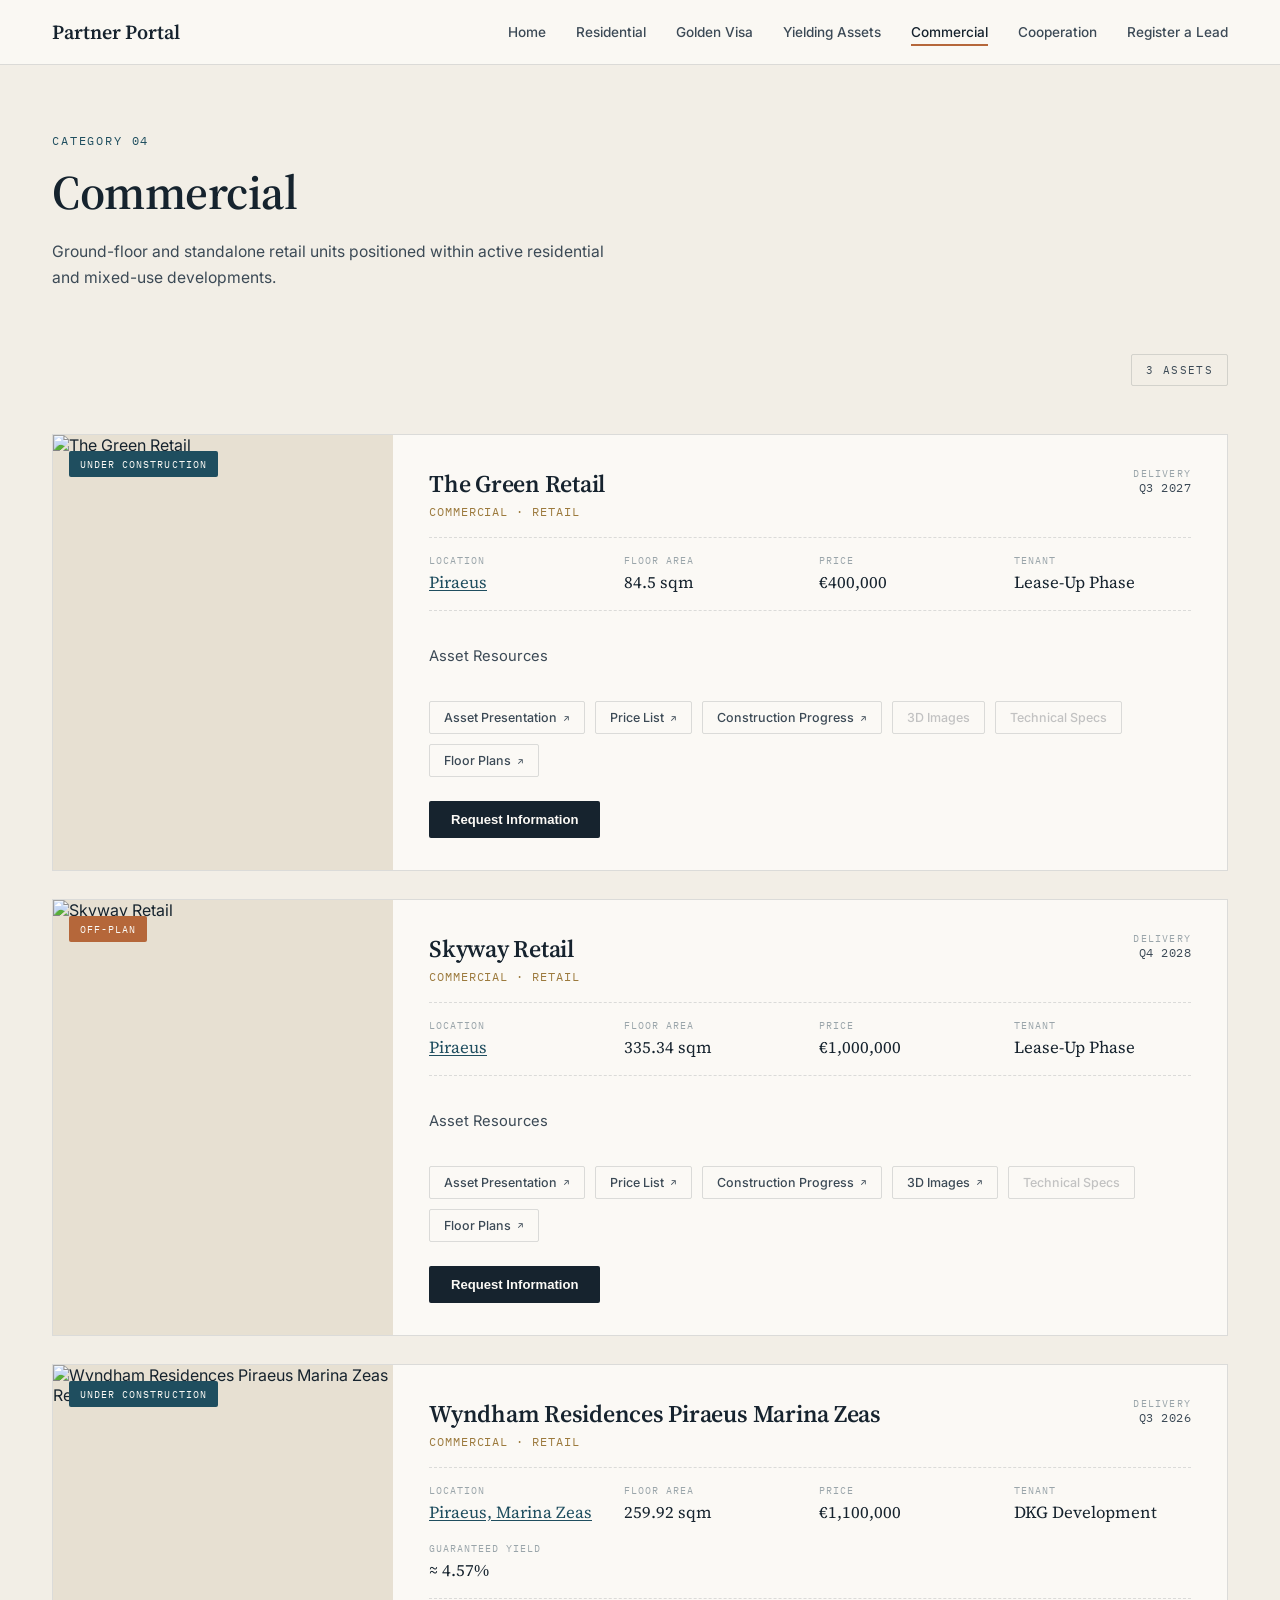
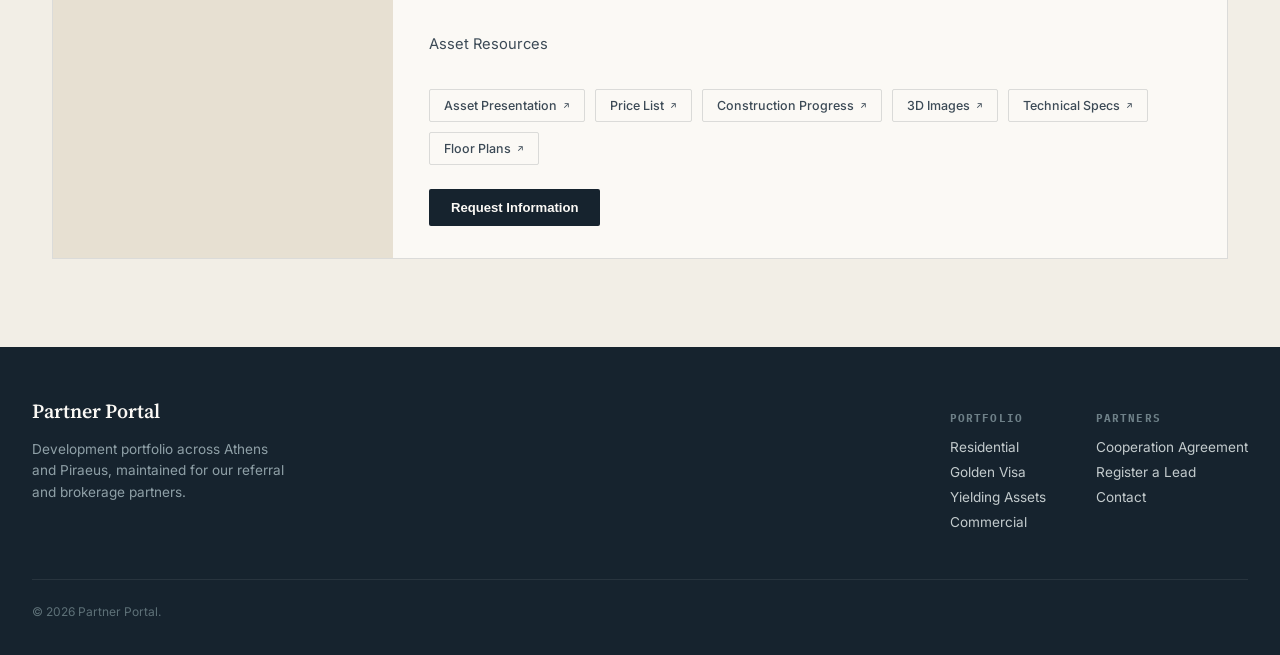
==== commercial.html @ e6a403af "Restore Skyway Retail to the portal Un-hide the Skyway Retail card on Commercial (2 -> 3) and Golden" ====
<!DOCTYPE html>
<html lang="en">
<head>
<meta charset="UTF-8">
<meta name="viewport" content="width=device-width, initial-scale=1.0">
<title>Commercial — Partner Portal</title>
<meta name="description" content="Ground-floor and standalone retail units positioned within active residential and mixed-use developments.">
<link rel="preconnect" href="https://fonts.googleapis.com">
<link rel="preconnect" href="https://fonts.gstatic.com" crossorigin>
<link href="https://fonts.googleapis.com/css2?family=IBM+Plex+Mono:wght@400;500&family=Inter:wght@400;500;600&family=Source+Serif+Pro:wght@400;600&display=swap" rel="stylesheet">
<link rel="stylesheet" href="styles.css?v=2">
</head>
<body>

<header class="topbar">
  <div class="topbar-inner">
    <div class="brand">Partner Portal</div>
    <button class="nav-toggle" aria-label="Toggle menu" onclick="document.querySelector('.main-nav').classList.toggle('open')">
      <span></span><span></span><span></span>
    </button>
    <nav class="main-nav">
      <a href="index.html">Home</a>
      <a href="residential.html">Residential</a>
      <a href="golden-visa.html">Golden Visa</a>
      <a href="yielding-assets.html">Yielding Assets</a>
      <a href="commercial.html" class="active">Commercial</a>
      <a href="cooperation.html">Cooperation</a>
      <a href="register-a-lead.html">Register a Lead</a>
    </nav>
  </div>
</header>

<div class="page-hero">
  <span class="eyebrow">Category 04</span>
  <h1 style="font-size:clamp(2rem,4vw,3rem); margin-top:10px;">Commercial</h1>
  <p class="desc">Ground-floor and standalone retail units positioned within active residential and mixed-use developments.</p>
</div>

<section class="cat">
  <div class="cat-head">
    <div></div>
    <span class="cat-tag">3 assets</span>
  </div>

  <div class="asset-grid">

    <!-- Wyndham Retail (Commercial) -->
    <article class="asset-card" data-price="1100000">
      <div class="asset-media">
        <span class="status-pill status-progress">Under Construction</span>
        <img src="https://assets.zyrosite.com/cdn-cgi/image/format=auto,w=768,h=733,fit=crop/e0xgdE7MVaRScjID/whatsapp-image-2025-09-16-at-20.21.41-5orovlHnj27NCmEF.jpeg" alt="Wyndham Residences Piraeus Marina Zeas Retail">
      </div>
      <div class="asset-body">
        <div class="asset-top">
          <div class="asset-title">
            <h3>Wyndham Residences Piraeus Marina Zeas</h3>
            <span class="subtype">Commercial · Retail</span>
          </div>
          <div class="asset-delivery"><span class="d-label">Delivery</span>Q3 2026</div>
        </div>
        <div class="asset-meta">
          <div class="meta-item"><span class="k">Location</span><span class="v"><a href="https://maps.app.goo.gl/gfgFGM3K8SXmJ47C7" target="_blank" rel="noopener">Piraeus, Marina Zeas</a></span></div>
          <div class="meta-item"><span class="k">Floor area</span><span class="v">259.92 sqm</span></div>
          <div class="meta-item"><span class="k">Price</span><span class="v">€1,100,000</span></div>
          <div class="meta-item"><span class="k">Tenant</span><span class="v">DKG Development</span></div>
          <div class="meta-item"><span class="k">Guaranteed yield</span><span class="v">≈ 4.57%</span></div>
        </div>
        <p class="asset-desc">Asset Resources</p>
        <div class="doc-links">
          <a href="https://drive.google.com/file/d/1vDm7n18yP7zS18ynZCriVtMA2NWvRYaw/view?usp=drive_link" target="_blank">Asset Presentation</a>
          <a href="https://docs.google.com/spreadsheets/d/1UpX5pPNkk706mtR3bT4fvae5MLvSoMZX1HWlHcLbICg/edit?usp=drive_link" target="_blank">Price List</a>
          <a href="https://drive.google.com/drive/folders/1z3C8YjjqXJkCx5yHU-uNi-wYs4mx6SsE?usp=drive_link" target="_blank">Construction Progress</a>
          <a href="https://drive.google.com/drive/folders/1ANDxr3FTmA2fFI1-iqBWiY13k0i7eVgo?usp=drive_link" target="_blank">3D Images</a>
          <a href="https://docs.google.com/presentation/d/1twiby1xsSznQ241EhjdiW0RmVfyMdwSB/edit?usp=drive_link" target="_blank">Technical Specs</a>
          <a href="https://drive.google.com/file/d/1J2hCxxkA7j17pWNZrduGmRJ3xF03c9Xb/view?usp=drive_link" target="_blank">Floor Plans</a>
        </div>
        <div class="asset-actions">
          <button class="btn-inquire" onclick="openInquiry('Wyndham Residences Piraeus Marina Zeas (Commercial Retail)')">Request Information</button>
        </div>
      </div>
    </article>

    <!-- The Green Retail -->
    <article class="asset-card" data-price="400000">
      <div class="asset-media">
        <span class="status-pill status-progress">Under Construction</span>
        <img src="https://assets.zyrosite.com/cdn-cgi/image/format=auto,w=768,h=766,fit=crop/e0xgdE7MVaRScjID/the-green_retail-77m5wm6MPzpBinlh.jpg" alt="The Green Retail">
      </div>
      <div class="asset-body">
        <div class="asset-top">
          <div class="asset-title">
            <h3>The Green Retail</h3>
            <span class="subtype">Commercial · Retail</span>
          </div>
          <div class="asset-delivery"><span class="d-label">Delivery</span>Q3 2027</div>
        </div>
        <div class="asset-meta">
          <div class="meta-item"><span class="k">Location</span><span class="v"><a href="https://maps.app.goo.gl/eCx8VJKeYBewYsuq8" target="_blank" rel="noopener">Piraeus</a></span></div>
          <div class="meta-item"><span class="k">Floor area</span><span class="v">84.5 sqm</span></div>
          <div class="meta-item"><span class="k">Price</span><span class="v">€400,000</span></div>
          <div class="meta-item"><span class="k">Tenant</span><span class="v">Lease-Up Phase</span></div>
        </div>
        <p class="asset-desc">Asset Resources</p>
        <div class="doc-links">
          <a href="https://drive.google.com/drive/folders/1eymJ4yzHGCXHrwSRNTMikuki0Gsic1xH" target="_blank">Asset Presentation</a>
          <a href="https://docs.google.com/spreadsheets/d/1gZMX1r7bbyU5cY-xESoMSowx3FT-RE-tK9fWHeMG5bU/edit?usp=drive_link" target="_blank">Price List</a>
          <a href="https://drive.google.com/drive/folders/1wqXmCuYdQfd43EFJ_j_3a7qbk7jcMumt?usp=drive_link" target="_blank">Construction Progress</a>
          <span class="disabled">3D Images</span>
          <span class="disabled">Technical Specs</span>
          <a href="https://drive.google.com/drive/folders/1gG_ePvng9S_gb82g53LUnwfWjCeEBUid?usp=drive_link" target="_blank">Floor Plans</a>
        </div>
        <div class="asset-actions">
          <button class="btn-inquire" onclick="openInquiry('The Green Retail')">Request Information</button>
        </div>
      </div>
    </article>

    <!-- Skyway Retail -->
    <article class="asset-card" data-price="1000000">
      <div class="asset-media">
        <span class="status-pill status-offplan">Off-Plan</span>
        <img src="https://assets.zyrosite.com/cdn-cgi/image/format=auto,w=768,h=774,fit=crop/e0xgdE7MVaRScjID/sky_way-reatil-90owrDf6BV4WOg3D.jpg" alt="Skyway Retail">
      </div>
      <div class="asset-body">
        <div class="asset-top">
          <div class="asset-title">
            <h3>Skyway Retail</h3>
            <span class="subtype">Commercial · Retail</span>
          </div>
          <div class="asset-delivery"><span class="d-label">Delivery</span>Q4 2028</div>
        </div>
        <div class="asset-meta">
          <div class="meta-item"><span class="k">Location</span><span class="v"><a href="https://maps.app.goo.gl/hU9Y1EzNb8ydWDbK8" target="_blank" rel="noopener">Piraeus</a></span></div>
          <div class="meta-item"><span class="k">Floor area</span><span class="v">335.34 sqm</span></div>
          <div class="meta-item"><span class="k">Price</span><span class="v">€1,000,000</span></div>
          <div class="meta-item"><span class="k">Tenant</span><span class="v">Lease-Up Phase</span></div>
        </div>
        <p class="asset-desc">Asset Resources</p>
        <div class="doc-links">
          <a href="https://drive.google.com/drive/folders/1IVDO8JeeeRSHUDPkltxzvG1leFI36uCK" target="_blank">Asset Presentation</a>
          <a href="https://docs.google.com/spreadsheets/d/1scAf7971KAjLNcFdD59FYYg9-bYLLE7AfBIu1D-ApWY/edit?usp=drive_link" target="_blank">Price List</a>
          <a href="https://drive.google.com/drive/folders/145ztredwU96EPQcTyvWtFtk6ajsQDCgm?usp=drive_link" target="_blank">Construction Progress</a>
          <a href="https://drive.google.com/drive/folders/10rQsut6gW3076_felEeru_HiWinUMhiX?usp=drive_link" target="_blank">3D Images</a>
          <span class="disabled">Technical Specs</span>
          <a href="https://drive.google.com/drive/folders/1EEYMttAGoL-WX4Sj69ydtokan5d94aB3?usp=drive_link" target="_blank">Floor Plans</a>
        </div>
        <div class="asset-actions">
          <button class="btn-inquire" onclick="openInquiry('Skyway Retail')">Request Information</button>
        </div>
      </div>
    </article>

  </div>
</section>

<footer>
  <div class="footer-inner">
    <div>
      <div class="brand">Partner Portal</div>
      <p style="max-width:260px;font-size:0.85rem;line-height:1.6;margin-top:14px;color:#8FA0A7;">Development portfolio across Athens and Piraeus, maintained for our referral and brokerage partners.</p>
    </div>
    <div class="cols">
      <div class="col">
        <h4>Portfolio</h4>
        <a href="residential.html">Residential</a>
        <a href="golden-visa.html">Golden Visa</a>
        <a href="yielding-assets.html">Yielding Assets</a>
        <a href="commercial.html">Commercial</a>
      </div>
      <div class="col">
        <h4>Partners</h4>
        <a href="cooperation.html">Cooperation Agreement</a>
        <a href="register-a-lead.html">Register a Lead</a>
        <a href="mailto:info@dkg-development.com">Contact</a>
      </div>
    </div>
  </div>
  <div class="footer-bottom">
    <span>© 2026 Partner Portal.</span>
  </div>
</footer>

<div class="inquiry-wrap" id="inquiryWrap">
  <div class="inquiry-box">
    <h3>Request Information</h3>
    <p class="sub" id="inquiryAsset">Asset: —</p>
    <form id="inquiryForm" onsubmit="return submitInquiry(event)">
      <label for="f-name">Your name</label>
      <input id="f-name" type="text" required>
      <label for="f-email">Email</label>
      <input id="f-email" type="email" required>
      <label for="f-phone">Phone (optional)</label>
      <input id="f-phone" type="tel">
      <label for="f-message">Message</label>
      <textarea id="f-message" placeholder="Client requirements, unit type, budget range…"></textarea>
      <div class="inquiry-actions">
        <button type="submit" class="btn-send">Send Inquiry</button>
        <button type="button" class="btn-cancel" onclick="closeInquiry()">Cancel</button>
      </div>
      <p class="note-pending">This opens a pre-filled email to info@dkg-development.com.</p>
    </form>
  </div>
</div>

<script src="inquiry.js?v=2"></script>

<!-- Start of HubSpot Embed Code -->
<script type="text/javascript" id="hs-script-loader" async defer src="//js.hs-scripts.com/48125838.js"></script>
<!-- End of HubSpot Embed Code -->
</body>
</html>
---- styles.css ----
:root{
  --stone:#F2EEE6;
  --stone-deep:#E7E0D2;
  --ink:#16232E;
  --ink-soft:#3C4A56;
  --marina:#1F4E5F;
  --terracotta:#B5673A;
  --gold:#9C7A3D;
  --line:rgba(22,35,46,0.14);
  --paper:#FBF9F5;
  --serif:'Source Serif Pro', 'Iowan Old Style', 'Palatino Linotype', Georgia, serif;
  --sans:'Inter', -apple-system, 'Segoe UI', sans-serif;
  --mono:'IBM Plex Mono', 'SF Mono', monospace;
}

*{box-sizing:border-box;}
html{scroll-behavior:smooth;}
body{
  margin:0;
  background:var(--stone);
  color:var(--ink);
  font-family:var(--sans);
  -webkit-font-smoothing:antialiased;
}
img{max-width:100%;display:block;}
a{color:inherit;text-decoration:none;}

@media (prefers-reduced-motion: reduce){
  *{animation-duration:0.01ms !important; transition-duration:0.01ms !important;}
}

h1,h2,h3{font-family:var(--serif); margin:0; font-weight:600; letter-spacing:-0.01em;}
.eyebrow{
  font-family:var(--mono);
  font-size:0.72rem;
  letter-spacing:0.16em;
  text-transform:uppercase;
  color:var(--marina);
}

/* ---------- Top bar (same on every page; "active" class marks current page) ---------- */
.topbar{
  position:sticky; top:0; z-index:50;
  background:rgba(251,249,245,0.92);
  backdrop-filter:blur(8px);
  border-bottom:1px solid var(--line);
}
.topbar-inner{
  max-width:1240px; margin:0 auto;
  display:flex; align-items:center; justify-content:space-between;
  padding:18px 32px;
}
.brand{
  display:flex; align-items:baseline; gap:10px;
  font-family:var(--serif); font-size:1.25rem; font-weight:600;
}
.brand small{
  font-family:var(--mono); font-size:0.62rem; letter-spacing:0.14em;
  color:var(--ink-soft); text-transform:uppercase; font-weight:500;
}
nav.main-nav{display:flex; gap:30px; align-items:center;}
nav.main-nav a{
  font-size:0.85rem; font-weight:500; color:var(--ink-soft);
  position:relative; padding:4px 0;
  transition:color .2s ease;
}
nav.main-nav a:hover, nav.main-nav a.active{color:var(--ink);}
nav.main-nav a.active::after{
  content:''; position:absolute; left:0; bottom:-2px; width:100%; height:2px; background:var(--terracotta);
}
.nav-toggle{display:none; background:none; border:none; cursor:pointer; padding:6px;}
.nav-toggle span{display:block; width:22px; height:2px; background:var(--ink); margin:5px 0;}

/* ---------- Generic page header (used on every section page) ---------- */
.page-hero{
  max-width:1240px; margin:0 auto; padding:64px 32px 0;
}
.page-hero .desc{max-width:560px; color:var(--ink-soft); font-size:0.98rem; line-height:1.65; margin-top:14px;}

/* ---------- Section shell ---------- */
section.cat{
  max-width:1240px; margin:0 auto; padding:48px 32px 88px;
}
.cat-head{
  display:flex; justify-content:space-between; align-items:flex-end; gap:24px;
  margin-bottom:48px; flex-wrap:wrap;
}
.cat-head h2{font-size:clamp(1.8rem, 3vw, 2.6rem);}
.cat-head .desc{max-width:480px; color:var(--ink-soft); font-size:0.95rem; line-height:1.6; margin-top:10px;}
.cat-tag{
  font-family:var(--mono); font-size:0.7rem; letter-spacing:0.12em; text-transform:uppercase;
  border:1px solid var(--line); padding:8px 14px; border-radius:2px; color:var(--ink-soft); white-space:nowrap;
}

/* ---------- Asset cards ---------- */
.asset-grid{display:flex; flex-direction:column; gap:28px;}
.asset-card{
  display:grid; grid-template-columns:340px 1fr; gap:0;
  background:var(--paper);
  border:1px solid var(--line);
  overflow:hidden;
  position:relative;
}
.asset-media{position:relative; min-height:280px; background:var(--stone-deep);}
.asset-media img{width:100%; height:100%; object-fit:cover; position:absolute; inset:0;}
.status-pill{
  position:absolute; top:16px; left:16px; z-index:2;
  font-family:var(--mono); font-size:0.65rem; letter-spacing:0.1em; text-transform:uppercase;
  padding:6px 11px; border-radius:2px; color:var(--paper);
}
.status-delivered{background:#3F6B4E;}
.status-progress{background:var(--marina);}
.status-offplan{background:var(--terracotta);}

.asset-body{padding:32px 36px; display:flex; flex-direction:column; gap:18px;}
.asset-top{display:flex; justify-content:space-between; align-items:flex-start; gap:18px; flex-wrap:wrap;}
.asset-title h3{font-size:1.5rem;}
.asset-title .subtype{font-family:var(--mono); font-size:0.72rem; letter-spacing:0.08em; text-transform:uppercase; color:var(--gold); margin-top:4px; display:block;}
.asset-delivery{text-align:right; font-family:var(--mono); font-size:0.72rem; color:var(--ink-soft); letter-spacing:0.04em;}
.asset-delivery .d-label{display:block; font-size:0.62rem; letter-spacing:0.12em; text-transform:uppercase; color:#9AA5AA;}

.asset-meta{
  display:grid; grid-template-columns:repeat(4, 1fr); gap:18px;
  padding:16px 0; border-top:1px dashed var(--line); border-bottom:1px dashed var(--line);
}
.meta-item .v{font-family:var(--serif); font-size:1.05rem; color:var(--ink);}
.meta-item .k{font-family:var(--mono); font-size:0.62rem; letter-spacing:0.1em; text-transform:uppercase; color:#9AA5AA; display:block; margin-bottom:4px;}
.meta-item .v.pending{color:#B0A287; font-family:var(--sans); font-style:italic; font-size:0.92rem;}
.meta-item .v a{color:var(--marina); text-decoration:underline; text-underline-offset:2px; transition:color .18s ease;}
.meta-item .v a:hover{color:var(--terracotta);}

.asset-desc{font-size:0.92rem; line-height:1.65; color:var(--ink-soft);}
.asset-desc.pending{font-style:italic; color:#A89A7E;}

.doc-links{display:flex; gap:10px; flex-wrap:wrap;}
.doc-links a, .doc-links span{
  font-size:0.78rem; font-weight:500; padding:8px 14px;
  border:1px solid var(--line); border-radius:2px; color:var(--ink-soft);
  transition:all .18s ease; display:inline-flex; align-items:center; gap:6px;
}
.doc-links a:hover{border-color:var(--marina); color:var(--marina); background:rgba(31,78,95,0.05);}
.doc-links span.disabled{color:#C2C2C2; cursor:default;}
.doc-links a::after{content:'↗'; font-size:0.7em;}

.asset-actions{display:flex; gap:12px; margin-top:6px;}
.btn-inquire{
  background:var(--ink); color:var(--paper); font-size:0.82rem; font-weight:600;
  padding:11px 22px; border:none; border-radius:2px; cursor:pointer;
  transition:background .2s ease;
}
.btn-inquire:hover{background:var(--marina);}

/* ---------- Cooperation page ---------- */
.agreement{
  max-width:1240px; margin:0 auto; padding:90px 32px;
  display:grid; grid-template-columns:1.1fr 0.9fr; gap:60px; align-items:center;
}
.agreement h2{font-size:clamp(1.8rem,3vw,2.4rem); margin-bottom:18px;}
.agreement p{color:var(--ink-soft); line-height:1.7; font-size:0.98rem; margin-bottom:24px;}
.agreement ul{padding:0; margin:0 0 28px; list-style:none; display:flex; flex-direction:column; gap:12px;}
.agreement li{display:flex; gap:12px; font-size:0.92rem; color:var(--ink-soft); align-items:flex-start;}
.agreement li::before{content:'—'; color:var(--terracotta); flex-shrink:0;}
.agreement-card{
  background:var(--ink); color:var(--paper); padding:44px 38px; border-radius:2px;
}
.agreement-card .eyebrow{color:#9FB7BE;}
.agreement-card h3{color:var(--paper); font-size:1.5rem; margin-top:12px;}
.agreement-card p{color:#C3CBCD; font-size:0.88rem; line-height:1.6; margin:16px 0 26px;}
.btn-light{
  display:inline-block; background:var(--paper); color:var(--ink); font-weight:600; font-size:0.85rem;
  padding:13px 26px; border-radius:2px;
}
.region-links{display:flex; flex-direction:column; gap:14px; margin:26px 0 22px;}
.region-link{
  display:flex; align-items:center; justify-content:space-between; gap:16px;
  background:var(--paper); border-radius:3px; padding:16px 20px;
  transition:transform .15s ease, box-shadow .15s ease;
}
.region-link:hover{transform:translateY(-1px); box-shadow:0 8px 20px rgba(0,0,0,0.22);}
.region-link .rl-label{
  display:block; font-family:var(--mono); font-size:0.62rem; letter-spacing:0.14em;
  text-transform:uppercase; color:var(--marina); margin-bottom:4px;
}
.region-link .rl-title{font-family:var(--serif); font-size:1.1rem; font-weight:600; color:var(--ink);}
.region-link .rl-arrow{color:var(--terracotta); font-size:1.1rem; flex-shrink:0;}
.agreement-card .region-note{color:#C3CBCD; font-size:0.86rem; line-height:1.6; margin:0;}

/* ---------- Registration procedure block (Register a Lead page) ---------- */
.procedure{
  max-width:880px; margin:0 auto; padding:64px 32px 20px;
}
.procedure .eyebrow{margin-bottom:10px;}
.procedure h2{font-size:clamp(1.7rem,3vw,2.2rem); margin-bottom:18px;}
.procedure p{color:var(--ink-soft); font-size:0.98rem; line-height:1.7; margin-bottom:20px;}
.procedure h3{font-size:1.1rem; margin:32px 0 16px; color:var(--ink);}
.procedure ol{padding-left:0; margin:0 0 28px; list-style:none; counter-reset:steps;}
.procedure ol li{
  counter-increment:steps; position:relative; padding-left:40px; margin-bottom:16px;
  font-size:0.95rem; color:var(--ink-soft); line-height:1.6;
}
.procedure ol li::before{
  content:counter(steps); position:absolute; left:0; top:0;
  width:26px; height:26px; border-radius:50%; background:var(--marina); color:var(--paper);
  font-family:var(--mono); font-size:0.78rem; display:flex; align-items:center; justify-content:center;
}
.format-card{
  background:var(--paper); border:1px solid var(--line); border-left:4px solid var(--terracotta);
  padding:24px 28px; border-radius:2px; margin:28px 0 36px;
}
.format-card .fc-label{font-family:var(--mono); font-size:0.65rem; letter-spacing:0.1em; text-transform:uppercase; color:var(--marina); margin-bottom:14px; display:block;}
.format-card p{margin:0 0 8px; font-size:0.92rem; color:var(--ink);}
.format-card p strong{color:var(--ink);}
.procedure-note{
  font-size:0.84rem; color:#A89A7E; font-style:italic; line-height:1.6; margin-top:8px;
}
.signature{
  margin-top:36px; padding-top:24px; border-top:1px dashed var(--line);
  font-size:0.92rem; color:var(--ink-soft); line-height:1.7;
}
.signature .sig-name{font-family:var(--serif); font-size:1.1rem; color:var(--ink); margin-top:4px;}
.signature a{color:var(--marina); font-weight:500;}

/* ---------- Lead registration form ---------- */
.lead-form-section{max-width:680px; margin:0 auto; padding:0 32px 90px;}
.lead-form{background:var(--paper); border:1px solid var(--line); padding:38px; border-radius:3px;}
.lead-form label{display:block; font-family:var(--mono); font-size:0.68rem; letter-spacing:0.08em; text-transform:uppercase; color:var(--ink-soft); margin-bottom:6px; margin-top:18px;}
.lead-form label:first-child{margin-top:0;}
.lead-form input, .lead-form select, .lead-form textarea{
  width:100%; padding:12px 14px; border:1px solid var(--line); border-radius:2px; font-family:var(--sans); font-size:0.95rem; background:#fff;
}
.lead-form textarea{min-height:90px; resize:vertical;}
.lead-form .btn-send{
  background:var(--ink); color:var(--paper); border:none; padding:14px 28px; border-radius:2px;
  font-weight:600; font-size:0.9rem; cursor:pointer; margin-top:26px; width:100%;
}
.lead-form .btn-send:hover{background:var(--marina);}
.lead-form-note{font-size:0.78rem; color:#A89A7E; margin-top:14px; line-height:1.5; text-align:center;}

/* ---------- Inquiry modal (used on category pages) ---------- */
.inquiry-wrap{
  position:fixed; inset:0; background:rgba(22,35,46,0.55); z-index:100;
  display:none; align-items:center; justify-content:center; padding:24px;
}
.inquiry-wrap.open{display:flex;}
.inquiry-box{
  background:var(--paper); width:100%; max-width:480px; padding:38px; border-radius:3px;
  max-height:90vh; overflow-y:auto;
}
.inquiry-box h3{font-size:1.3rem; margin-bottom:6px;}
.inquiry-box .sub{font-size:0.85rem; color:var(--ink-soft); margin-bottom:24px;}
.inquiry-box label{display:block; font-family:var(--mono); font-size:0.68rem; letter-spacing:0.08em; text-transform:uppercase; color:var(--ink-soft); margin-bottom:6px; margin-top:16px;}
.inquiry-box input, .inquiry-box select, .inquiry-box textarea{
  width:100%; padding:11px 12px; border:1px solid var(--line); border-radius:2px; font-family:var(--sans); font-size:0.92rem; background:#fff;
}
.inquiry-box textarea{min-height:80px; resize:vertical;}
.inquiry-actions{display:flex; gap:10px; margin-top:26px;}
.btn-send{background:var(--ink); color:var(--paper); border:none; padding:12px 22px; border-radius:2px; font-weight:600; font-size:0.85rem; cursor:pointer;}
.btn-send:hover{background:var(--marina);}
.btn-cancel{background:none; border:1px solid var(--line); padding:12px 22px; border-radius:2px; font-weight:600; font-size:0.85rem; cursor:pointer; color:var(--ink-soft);}
.note-pending{font-size:0.74rem; color:#A89A7E; margin-top:18px; line-height:1.5;}

footer{
  background:var(--ink); color:#9FB0B8; padding:50px 32px 36px;
}
.footer-inner{max-width:1240px; margin:0 auto; display:flex; justify-content:space-between; flex-wrap:wrap; gap:30px;}
footer .brand{color:var(--paper);}
footer .cols{display:flex; gap:50px; flex-wrap:wrap;}
footer .col h4{font-family:var(--mono); font-size:0.68rem; letter-spacing:0.1em; text-transform:uppercase; color:#6E8088; margin-bottom:14px;}
footer .col a{display:block; font-size:0.85rem; margin-bottom:9px; color:#C3CBCD;}
footer .col a:hover{color:var(--paper);}
.footer-bottom{
  max-width:1240px; margin:40px auto 0; padding-top:24px; border-top:1px solid rgba(255,255,255,0.08);
  font-size:0.75rem; color:#5E7178; display:flex; justify-content:space-between; flex-wrap:wrap; gap:10px;
}

/* ---------- Responsive ---------- */
@media (max-width:900px){
  .asset-card{grid-template-columns:1fr;}
  .asset-media{min-height:220px;}
  .asset-meta{grid-template-columns:repeat(2,1fr);}
  .agreement{grid-template-columns:1fr;}
}
@media (max-width:720px){
  nav.main-nav{
    position:absolute; top:100%; left:0; right:0; background:var(--paper);
    flex-direction:column; align-items:flex-start; padding:18px 24px; gap:16px;
    border-bottom:1px solid var(--line); display:none;
  }
  nav.main-nav.open{display:flex;}
  .nav-toggle{display:block;}
  .topbar-inner{padding:16px 20px;}
  .page-hero{padding:48px 20px 0;}
  section.cat{padding:36px 20px 60px;}
  .agreement{padding:60px 20px;}
  .procedure{padding:48px 20px 10px;}
  .lead-form-section{padding:0 20px 60px;}
}
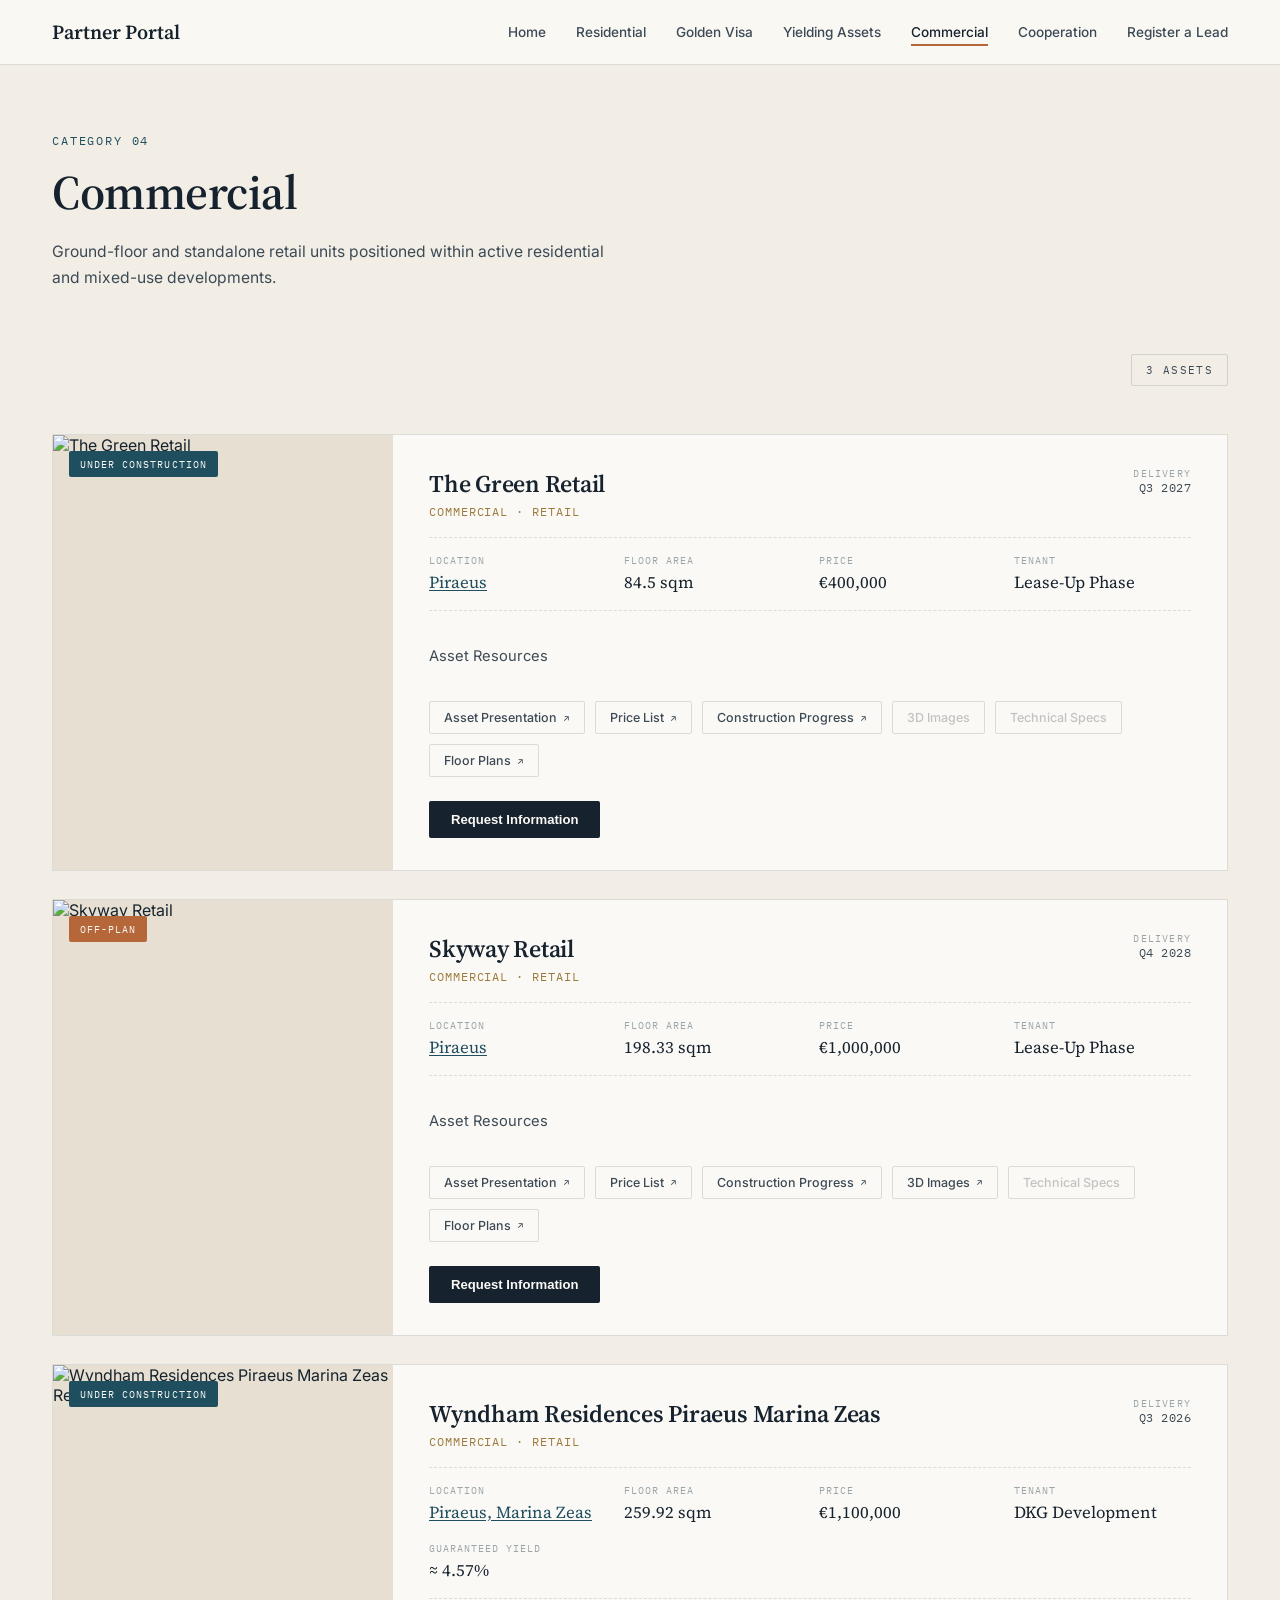
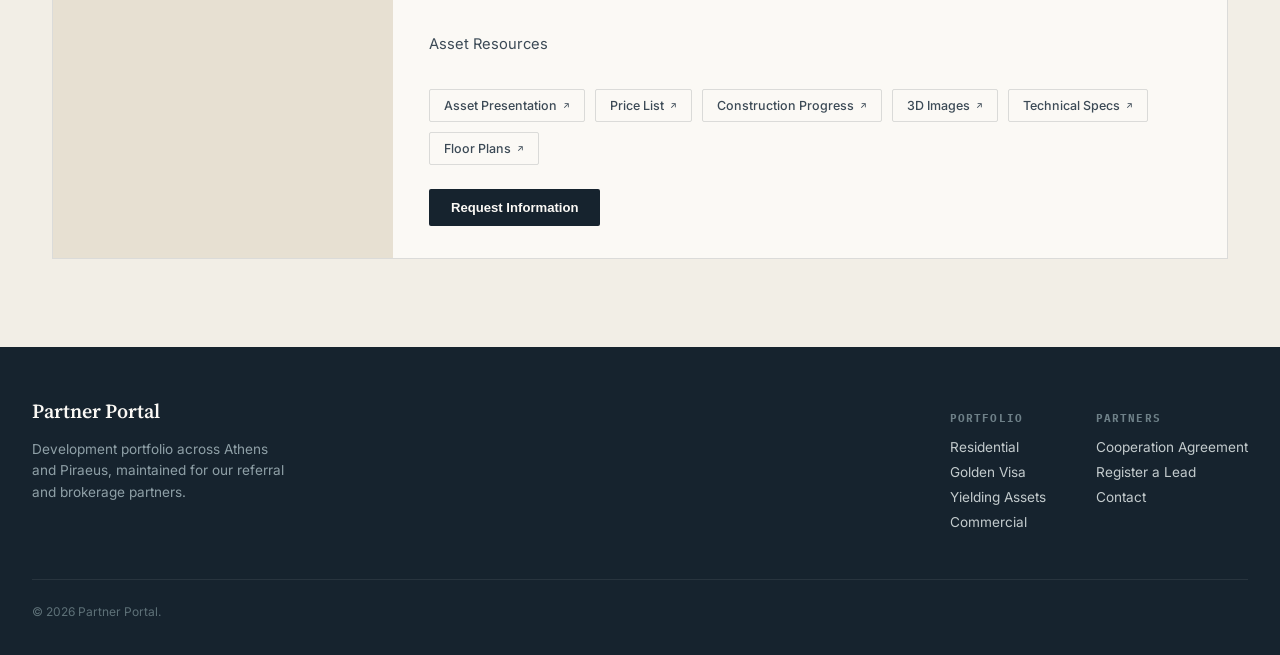
==== commit 52693128: "Update Skyway Retail floor area to 198.33 sqm" ====
--- a/commercial.html
+++ b/commercial.html
@@ -131,7 +131,7 @@
         </div>
         <div class="asset-meta">
           <div class="meta-item"><span class="k">Location</span><span class="v"><a href="https://maps.app.goo.gl/hU9Y1EzNb8ydWDbK8" target="_blank" rel="noopener">Piraeus</a></span></div>
-          <div class="meta-item"><span class="k">Floor area</span><span class="v">335.34 sqm</span></div>
+          <div class="meta-item"><span class="k">Floor area</span><span class="v">198.33 sqm</span></div>
           <div class="meta-item"><span class="k">Price</span><span class="v">€1,000,000</span></div>
           <div class="meta-item"><span class="k">Tenant</span><span class="v">Lease-Up Phase</span></div>
         </div>
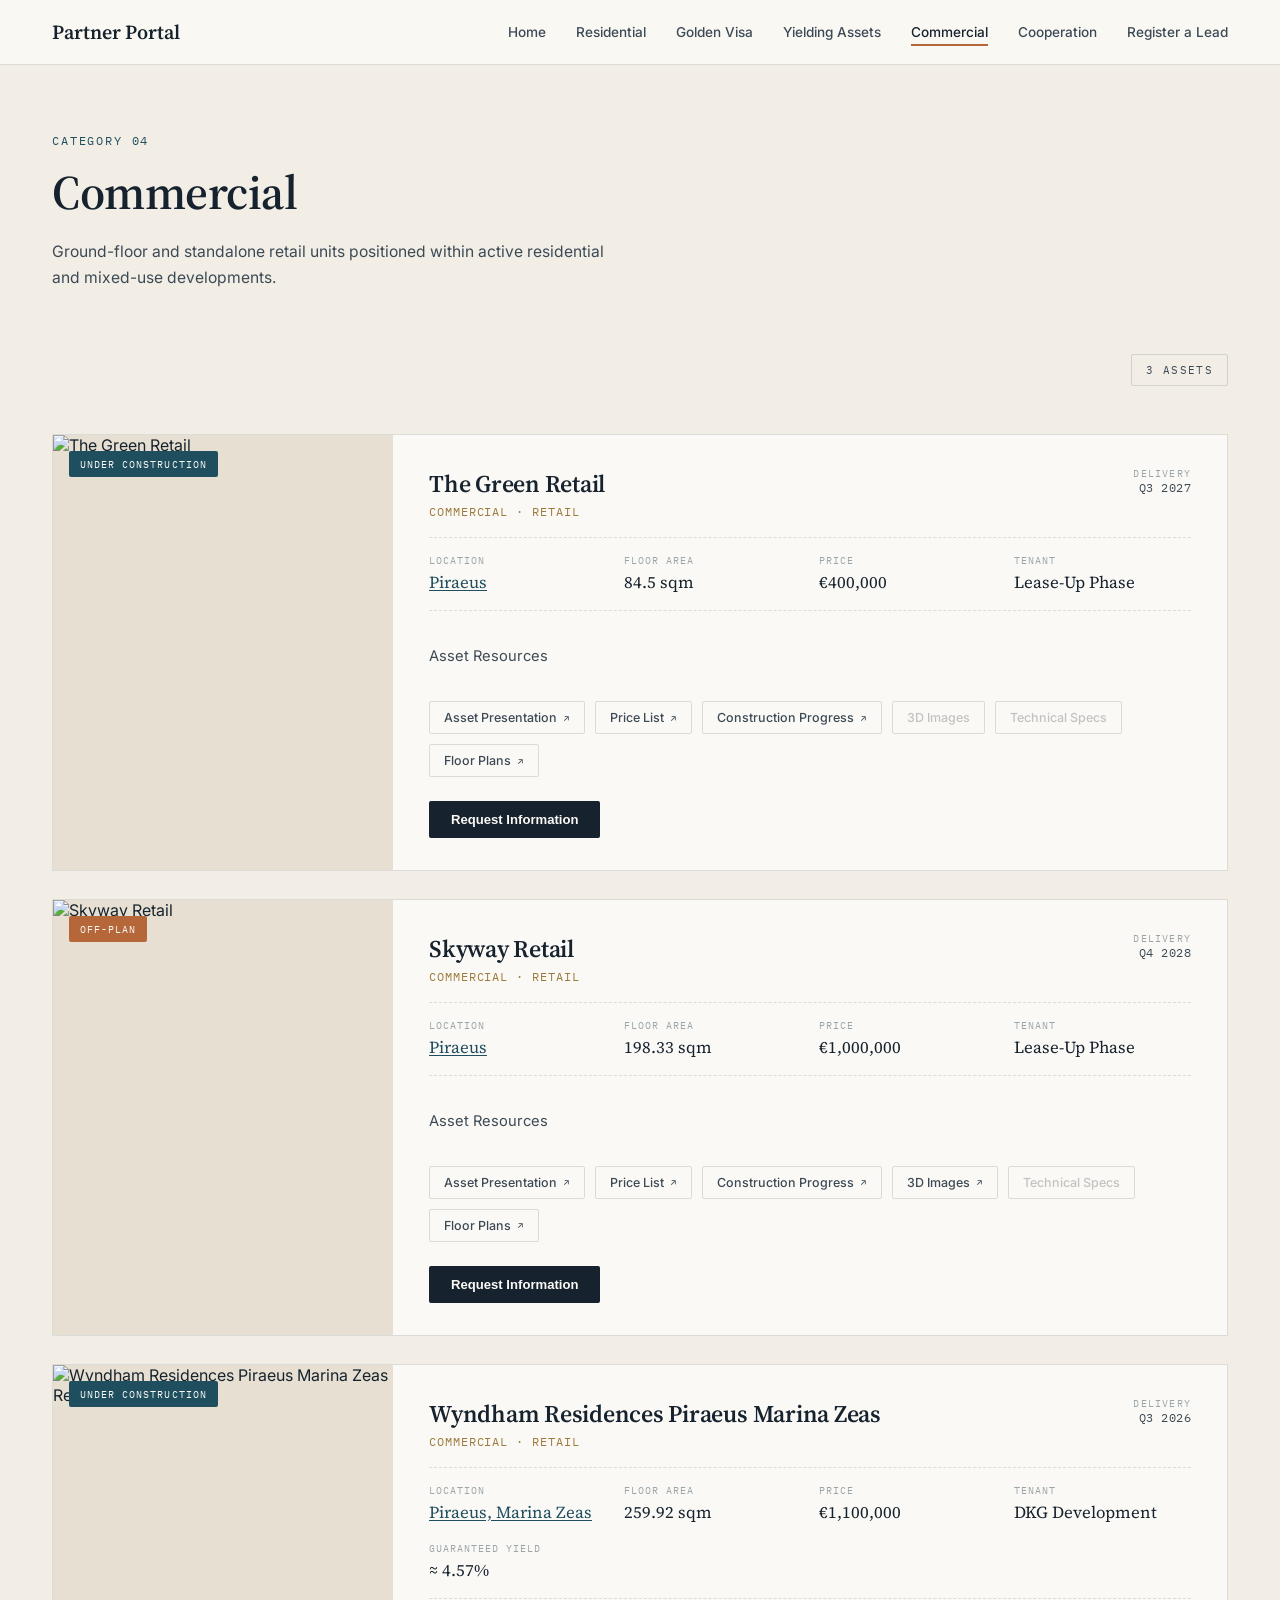
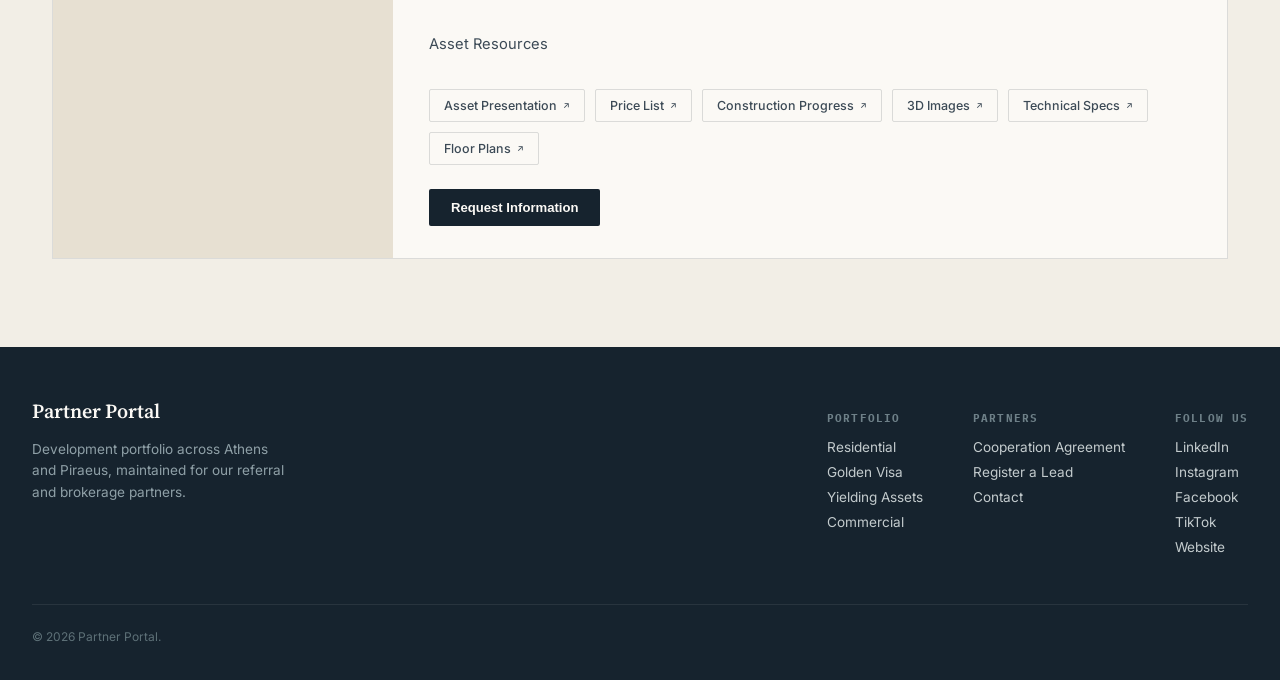
==== commit a39c5306: "Add social media links to the footer on every page New 'Follow us' footer column with LinkedIn, Inst" ====
--- a/commercial.html
+++ b/commercial.html
@@ -172,6 +172,14 @@
         <a href="cooperation.html">Cooperation Agreement</a>
         <a href="register-a-lead.html">Register a Lead</a>
         <a href="mailto:info@dkg-development.com">Contact</a>
+      </div>
+      <div class="col">
+        <h4>Follow us</h4>
+        <a href="https://www.linkedin.com/company/dkgdevelopment" target="_blank" rel="noopener">LinkedIn</a>
+        <a href="https://www.instagram.com/dkgdevelopment/" target="_blank" rel="noopener">Instagram</a>
+        <a href="https://www.facebook.com/DKGDevelopment" target="_blank" rel="noopener">Facebook</a>
+        <a href="https://www.tiktok.com/@dkg_development" target="_blank" rel="noopener">TikTok</a>
+        <a href="https://dkg-development.com/about" target="_blank" rel="noopener">Website</a>
       </div>
     </div>
   </div>
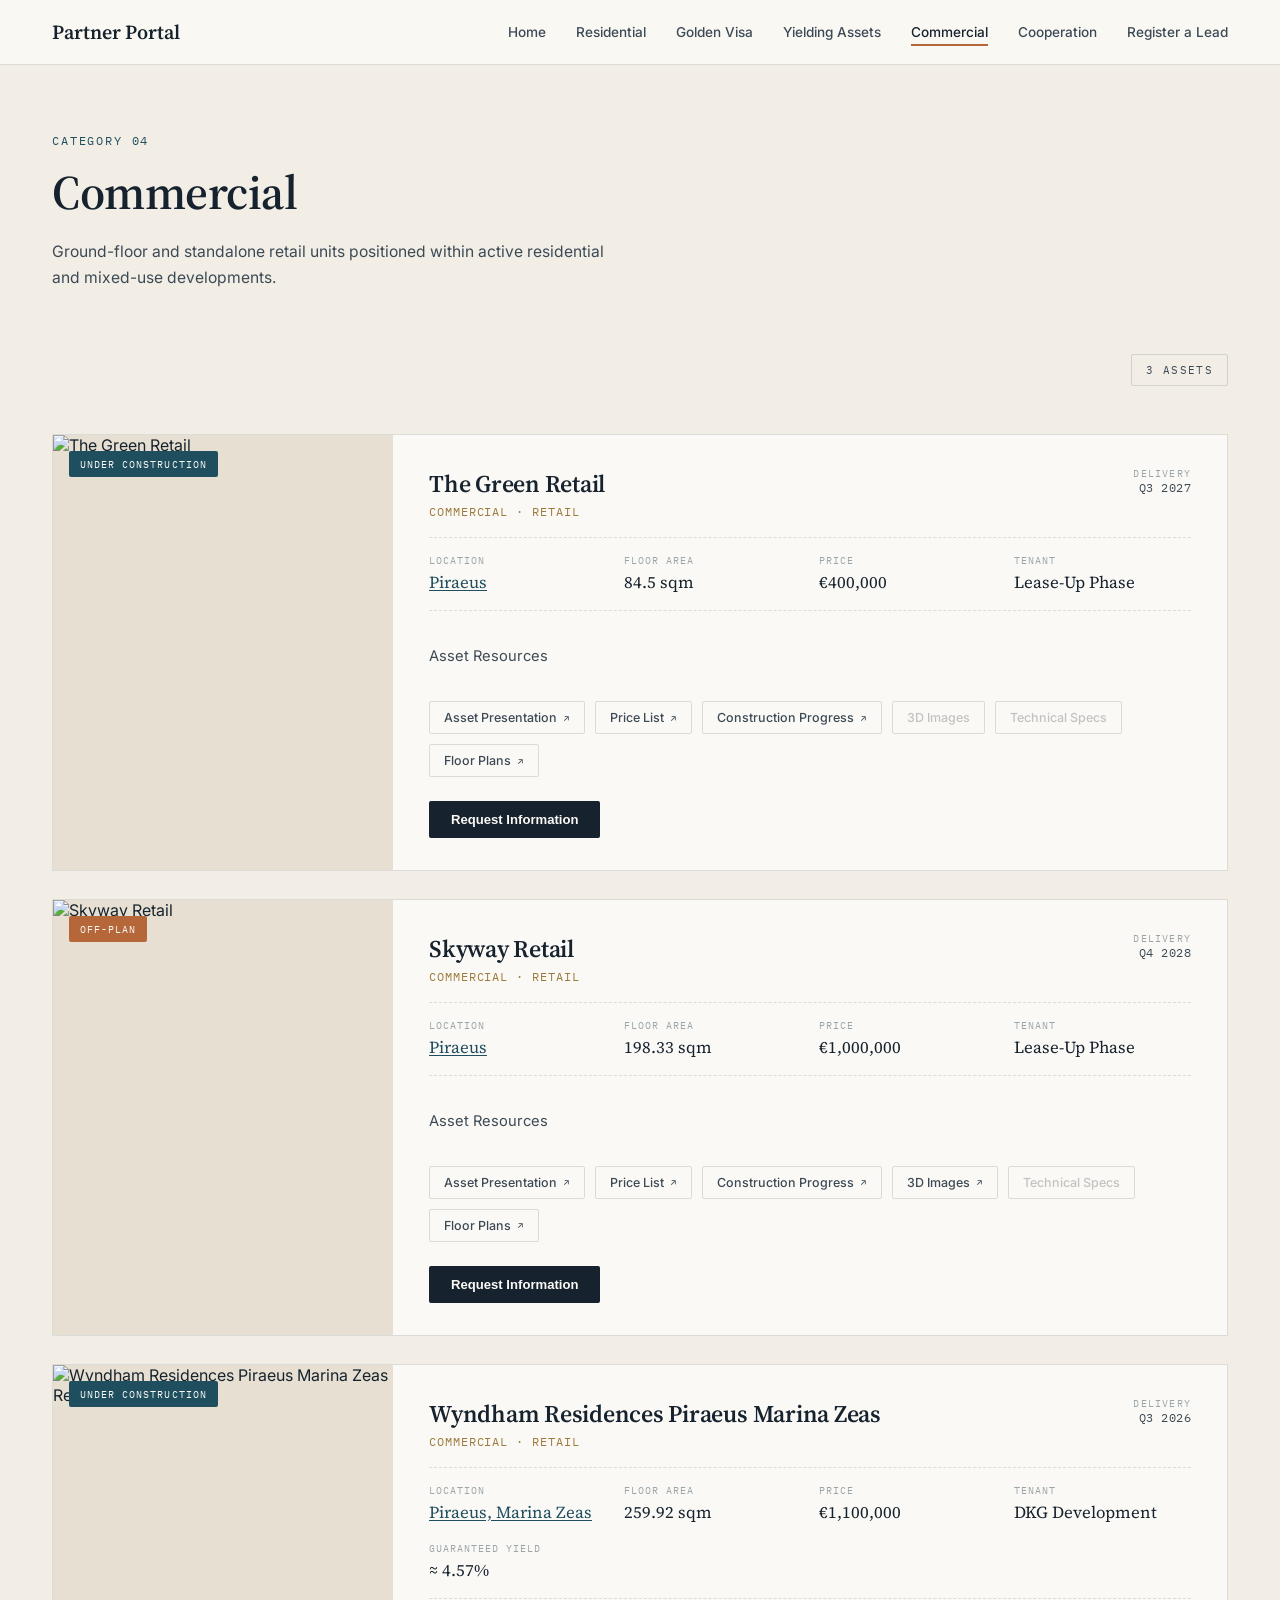
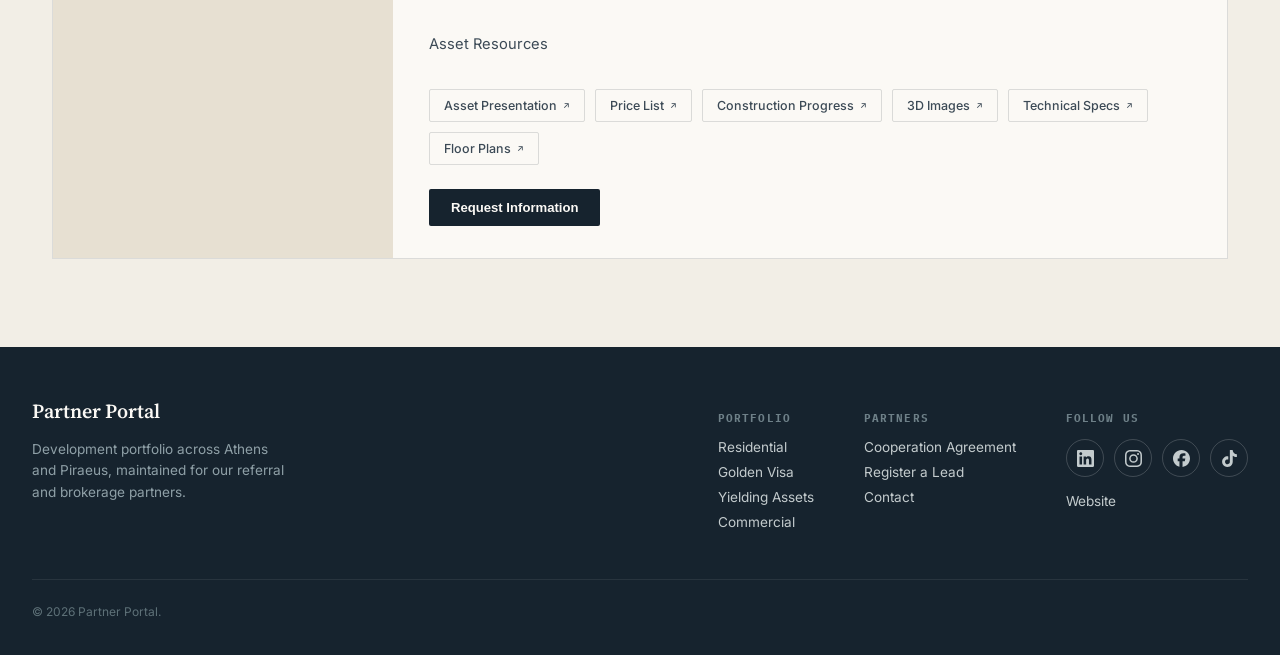
==== commit 0a5c6876: "Use brand logo icons for the footer social links Replace the text links with round icon buttons (off" ====
--- a/commercial.html
+++ b/commercial.html
@@ -8,7 +8,7 @@
 <link rel="preconnect" href="https://fonts.googleapis.com">
 <link rel="preconnect" href="https://fonts.gstatic.com" crossorigin>
 <link href="https://fonts.googleapis.com/css2?family=IBM+Plex+Mono:wght@400;500&family=Inter:wght@400;500;600&family=Source+Serif+Pro:wght@400;600&display=swap" rel="stylesheet">
-<link rel="stylesheet" href="styles.css?v=2">
+<link rel="stylesheet" href="styles.css?v=3">
 </head>
 <body>
 
@@ -175,10 +175,12 @@
       </div>
       <div class="col">
         <h4>Follow us</h4>
-        <a href="https://www.linkedin.com/company/dkgdevelopment" target="_blank" rel="noopener">LinkedIn</a>
-        <a href="https://www.instagram.com/dkgdevelopment/" target="_blank" rel="noopener">Instagram</a>
-        <a href="https://www.facebook.com/DKGDevelopment" target="_blank" rel="noopener">Facebook</a>
-        <a href="https://www.tiktok.com/@dkg_development" target="_blank" rel="noopener">TikTok</a>
+        <div class="socials">
+          <a href="https://www.linkedin.com/company/dkgdevelopment" target="_blank" rel="noopener" aria-label="LinkedIn" title="LinkedIn"><svg viewBox="0 0 24 24" aria-hidden="true" focusable="false"><path d="M20.447 20.452h-3.554v-5.569c0-1.328-.027-3.037-1.852-3.037-1.853 0-2.136 1.445-2.136 2.939v5.667H9.351V9h3.414v1.561h.046c.477-.9 1.637-1.85 3.37-1.85 3.601 0 4.267 2.37 4.267 5.455v6.286zM5.337 7.433c-1.144 0-2.063-.926-2.063-2.065 0-1.138.92-2.063 2.063-2.063 1.14 0 2.064.925 2.064 2.063 0 1.139-.925 2.065-2.064 2.065zm1.782 13.019H3.555V9h3.564v11.452zM22.225 0H1.771C.792 0 0 .774 0 1.729v20.542C0 23.227.792 24 1.771 24h20.451C23.2 24 24 23.227 24 22.271V1.729C24 .774 23.2 0 22.222 0h.003z"/></svg></a>
+          <a href="https://www.instagram.com/dkgdevelopment/" target="_blank" rel="noopener" aria-label="Instagram" title="Instagram"><svg viewBox="0 0 24 24" aria-hidden="true" focusable="false"><path d="M7.0301.084c-1.2768.0602-2.1487.264-2.911.5634-.7888.3075-1.4575.72-2.1228 1.3877-.6652.6677-1.075 1.3368-1.3802 2.127-.2954.7638-.4956 1.6365-.552 2.914-.0564 1.2775-.0689 1.6882-.0626 4.947.0062 3.2586.0206 3.6671.0825 4.9473.061 1.2765.264 2.1482.5635 2.9107.308.7889.72 1.4573 1.388 2.1228.6679.6655 1.3365 1.0743 2.1285 1.38.7632.295 1.6361.4961 2.9134.552 1.2773.056 1.6884.069 4.9462.0627 3.2578-.0062 3.668-.0207 4.9478-.0814 1.28-.0607 2.147-.2652 2.9098-.5633.7889-.3086 1.4578-.72 2.1228-1.3881.665-.6682 1.0745-1.3378 1.3795-2.1284.2957-.7632.4966-1.636.552-2.9124.056-1.2809.0692-1.6898.063-4.948-.0063-3.2583-.021-3.6668-.0817-4.9465-.0607-1.2797-.264-2.1487-.5633-2.9117-.3084-.7889-.72-1.4568-1.3876-2.1228C21.2982 1.33 20.628.9208 19.8378.6165 19.074.321 18.2017.1197 16.9244.0645 15.6471.0093 15.236-.005 11.977.0014 8.718.0076 8.31.0215 7.0301.0839m.1402 21.6932c-1.17-.0509-1.8053-.2453-2.2287-.408-.5606-.216-.96-.4771-1.3819-.895-.422-.4178-.6811-.8186-.9-1.378-.1644-.4234-.3624-1.058-.4171-2.228-.0595-1.2645-.072-1.6442-.079-4.848-.007-3.2037.0053-3.583.0607-4.848.05-1.169.2456-1.805.408-2.2282.216-.5613.4762-.96.895-1.3816.4188-.4217.8184-.6814 1.3783-.9003.423-.1651 1.0575-.3614 2.227-.4171 1.2655-.06 1.6447-.072 4.848-.079 3.2033-.007 3.5835.005 4.8495.0608 1.169.0508 1.8053.2445 2.228.408.5608.216.96.4754 1.3816.895.4217.4194.6816.8176.9005 1.3787.1653.4217.3617 1.056.4169 2.2263.0602 1.2655.0739 1.645.0796 4.848.0058 3.203-.0055 3.5834-.061 4.848-.051 1.17-.245 1.8055-.408 2.2294-.216.5604-.4763.96-.8954 1.3814-.419.4215-.8181.6811-1.3783.9-.4224.1649-1.0577.3617-2.2262.4174-1.2656.0595-1.6448.072-4.8493.079-3.2045.007-3.5825-.006-4.848-.0608M16.953 5.5864A1.44 1.44 0 1 0 18.39 4.144a1.44 1.44 0 0 0-1.437 1.4424M5.8385 12.012c.0067 3.4032 2.7706 6.1557 6.173 6.1493 3.4026-.0065 6.157-2.7701 6.1506-6.1733-.0065-3.4032-2.771-6.1565-6.174-6.1498-3.403.0067-6.156 2.771-6.1496 6.1738M8 12.0077a4 4 0 1 1 4.008 3.9921A3.9996 3.9996 0 0 1 8 12.0077"/></svg></a>
+          <a href="https://www.facebook.com/DKGDevelopment" target="_blank" rel="noopener" aria-label="Facebook" title="Facebook"><svg viewBox="0 0 24 24" aria-hidden="true" focusable="false"><path d="M9.101 23.691v-7.98H6.627v-3.667h2.474v-1.58c0-4.085 1.848-5.978 5.858-5.978.401 0 .955.042 1.468.103a8.68 8.68 0 0 1 1.141.195v3.325a8.623 8.623 0 0 0-.653-.036 26.805 26.805 0 0 0-.733-.009c-.707 0-1.259.096-1.675.309a1.686 1.686 0 0 0-.679.622c-.258.42-.374.995-.374 1.752v1.297h3.919l-.386 2.103-.287 1.564h-3.246v8.245C19.396 23.238 24 18.179 24 12.044c0-6.627-5.373-12-12-12s-12 5.373-12 12c0 5.628 3.874 10.35 9.101 11.647Z"/></svg></a>
+          <a href="https://www.tiktok.com/@dkg_development" target="_blank" rel="noopener" aria-label="TikTok" title="TikTok"><svg viewBox="0 0 24 24" aria-hidden="true" focusable="false"><path d="M12.525.02c1.31-.02 2.61-.01 3.91-.02.08 1.53.63 3.09 1.75 4.17 1.12 1.11 2.7 1.62 4.24 1.79v4.03c-1.44-.05-2.89-.35-4.2-.97-.57-.26-1.1-.59-1.62-.93-.01 2.92.01 5.84-.02 8.75-.08 1.4-.54 2.79-1.35 3.94-1.31 1.92-3.58 3.17-5.91 3.21-1.43.08-2.86-.31-4.08-1.03-2.02-1.19-3.44-3.37-3.65-5.71-.02-.5-.03-1-.01-1.49.18-1.9 1.12-3.72 2.58-4.96 1.66-1.44 3.98-2.13 6.15-1.72.02 1.48-.04 2.96-.04 4.44-.99-.32-2.15-.23-3.02.37-.63.41-1.11 1.04-1.36 1.75-.21.51-.15 1.07-.14 1.61.24 1.64 1.82 3.02 3.5 2.87 1.12-.01 2.19-.66 2.77-1.61.19-.33.4-.67.41-1.06.1-1.79.06-3.57.07-5.36.01-4.03-.01-8.05.02-12.07z"/></svg></a>
+        </div>
         <a href="https://dkg-development.com/about" target="_blank" rel="noopener">Website</a>
       </div>
     </div>
--- a/styles.css
+++ b/styles.css
@@ -268,6 +268,15 @@
 footer .col h4{font-family:var(--mono); font-size:0.68rem; letter-spacing:0.1em; text-transform:uppercase; color:#6E8088; margin-bottom:14px;}
 footer .col a{display:block; font-size:0.85rem; margin-bottom:9px; color:#C3CBCD;}
 footer .col a:hover{color:var(--paper);}
+footer .col .socials{display:flex; gap:10px; margin-bottom:16px;}
+footer .col .socials a{
+  width:38px; height:38px; margin:0; border-radius:50%;
+  border:1px solid rgba(255,255,255,0.18);
+  display:inline-flex; align-items:center; justify-content:center;
+  transition:border-color .18s ease, background .18s ease, color .18s ease;
+}
+footer .col .socials a:hover{color:var(--paper); border-color:var(--paper); background:rgba(255,255,255,0.08);}
+footer .col .socials svg{width:17px; height:17px; fill:currentColor;}
 .footer-bottom{
   max-width:1240px; margin:40px auto 0; padding-top:24px; border-top:1px solid rgba(255,255,255,0.08);
   font-size:0.75rem; color:#5E7178; display:flex; justify-content:space-between; flex-wrap:wrap; gap:10px;
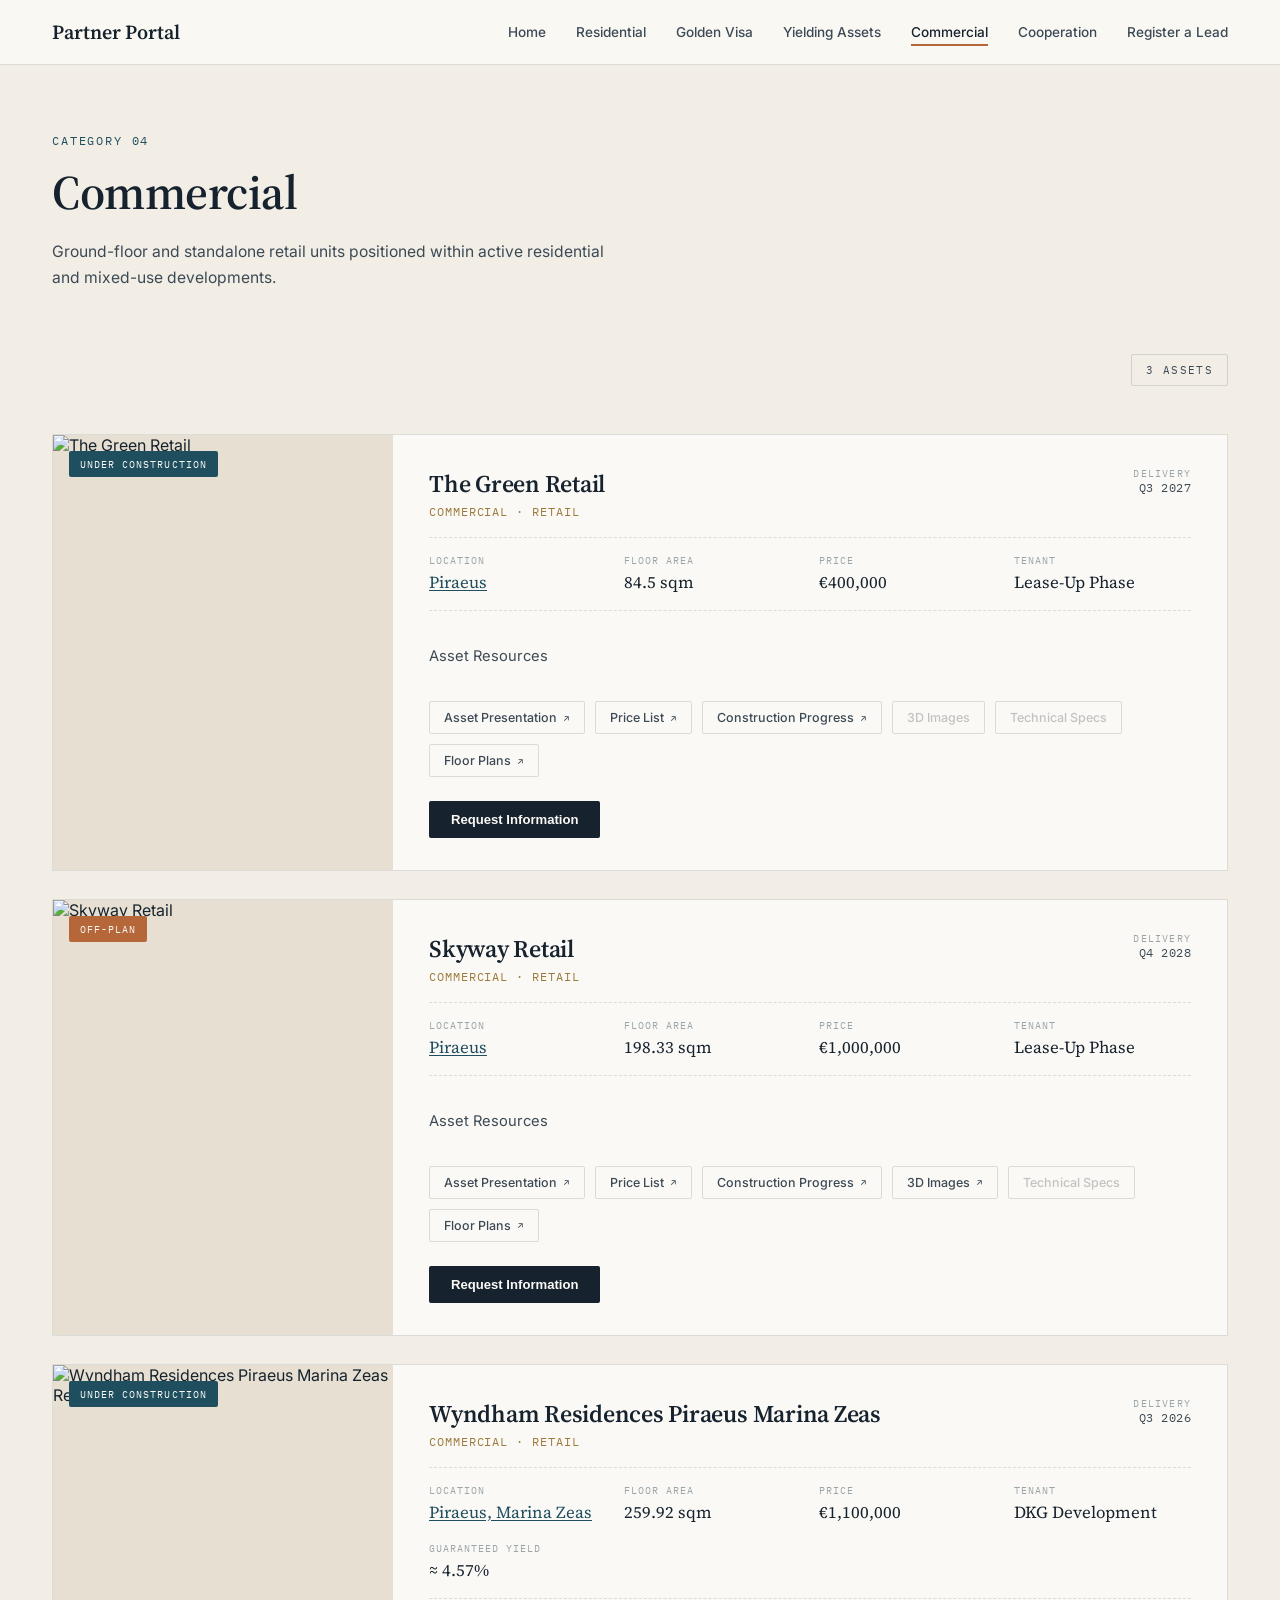
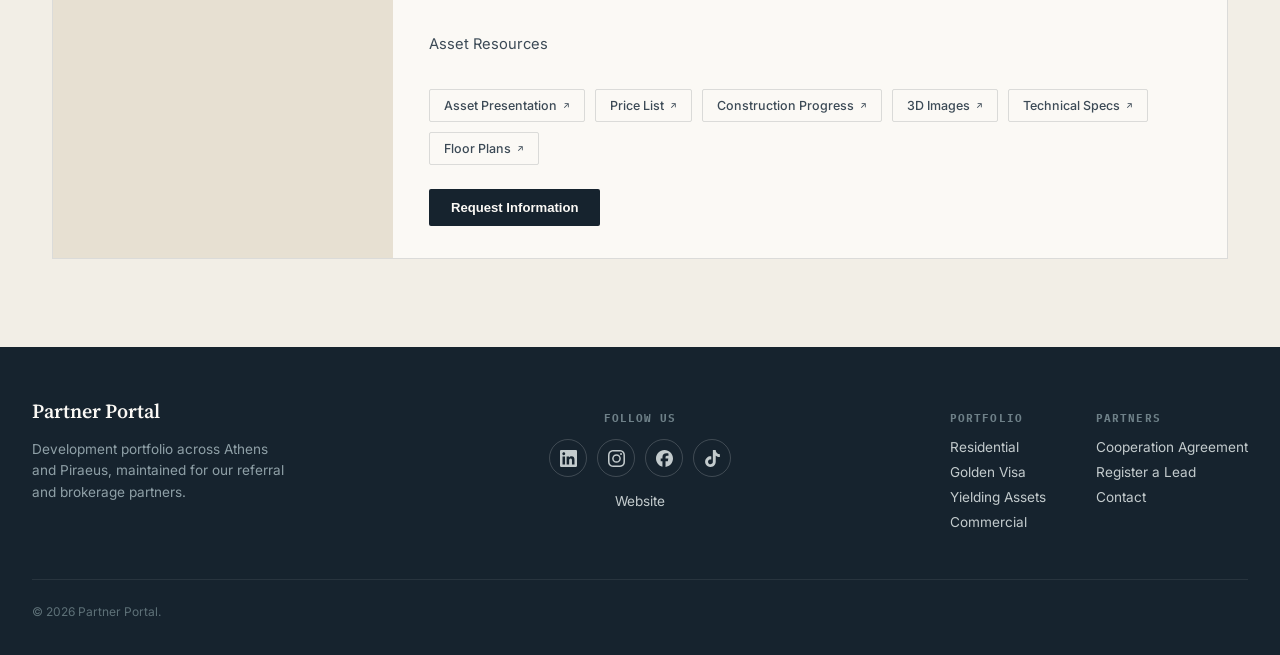
==== commit ffc6e015: "Center the social icons and website link in the footer Move the 'Follow us' block out of the right-h" ====
--- a/commercial.html
+++ b/commercial.html
@@ -8,7 +8,7 @@
 <link rel="preconnect" href="https://fonts.googleapis.com">
 <link rel="preconnect" href="https://fonts.gstatic.com" crossorigin>
 <link href="https://fonts.googleapis.com/css2?family=IBM+Plex+Mono:wght@400;500&family=Inter:wght@400;500;600&family=Source+Serif+Pro:wght@400;600&display=swap" rel="stylesheet">
-<link rel="stylesheet" href="styles.css?v=3">
+<link rel="stylesheet" href="styles.css?v=4">
 </head>
 <body>
 
@@ -159,6 +159,16 @@
       <div class="brand">Partner Portal</div>
       <p style="max-width:260px;font-size:0.85rem;line-height:1.6;margin-top:14px;color:#8FA0A7;">Development portfolio across Athens and Piraeus, maintained for our referral and brokerage partners.</p>
     </div>
+    <div class="col follow">
+      <h4>Follow us</h4>
+      <div class="socials">
+        <a href="https://www.linkedin.com/company/dkgdevelopment" target="_blank" rel="noopener" aria-label="LinkedIn" title="LinkedIn"><svg viewBox="0 0 24 24" aria-hidden="true" focusable="false"><path d="M20.447 20.452h-3.554v-5.569c0-1.328-.027-3.037-1.852-3.037-1.853 0-2.136 1.445-2.136 2.939v5.667H9.351V9h3.414v1.561h.046c.477-.9 1.637-1.85 3.37-1.85 3.601 0 4.267 2.37 4.267 5.455v6.286zM5.337 7.433c-1.144 0-2.063-.926-2.063-2.065 0-1.138.92-2.063 2.063-2.063 1.14 0 2.064.925 2.064 2.063 0 1.139-.925 2.065-2.064 2.065zm1.782 13.019H3.555V9h3.564v11.452zM22.225 0H1.771C.792 0 0 .774 0 1.729v20.542C0 23.227.792 24 1.771 24h20.451C23.2 24 24 23.227 24 22.271V1.729C24 .774 23.2 0 22.222 0h.003z"/></svg></a>
+        <a href="https://www.instagram.com/dkgdevelopment/" target="_blank" rel="noopener" aria-label="Instagram" title="Instagram"><svg viewBox="0 0 24 24" aria-hidden="true" focusable="false"><path d="M7.0301.084c-1.2768.0602-2.1487.264-2.911.5634-.7888.3075-1.4575.72-2.1228 1.3877-.6652.6677-1.075 1.3368-1.3802 2.127-.2954.7638-.4956 1.6365-.552 2.914-.0564 1.2775-.0689 1.6882-.0626 4.947.0062 3.2586.0206 3.6671.0825 4.9473.061 1.2765.264 2.1482.5635 2.9107.308.7889.72 1.4573 1.388 2.1228.6679.6655 1.3365 1.0743 2.1285 1.38.7632.295 1.6361.4961 2.9134.552 1.2773.056 1.6884.069 4.9462.0627 3.2578-.0062 3.668-.0207 4.9478-.0814 1.28-.0607 2.147-.2652 2.9098-.5633.7889-.3086 1.4578-.72 2.1228-1.3881.665-.6682 1.0745-1.3378 1.3795-2.1284.2957-.7632.4966-1.636.552-2.9124.056-1.2809.0692-1.6898.063-4.948-.0063-3.2583-.021-3.6668-.0817-4.9465-.0607-1.2797-.264-2.1487-.5633-2.9117-.3084-.7889-.72-1.4568-1.3876-2.1228C21.2982 1.33 20.628.9208 19.8378.6165 19.074.321 18.2017.1197 16.9244.0645 15.6471.0093 15.236-.005 11.977.0014 8.718.0076 8.31.0215 7.0301.0839m.1402 21.6932c-1.17-.0509-1.8053-.2453-2.2287-.408-.5606-.216-.96-.4771-1.3819-.895-.422-.4178-.6811-.8186-.9-1.378-.1644-.4234-.3624-1.058-.4171-2.228-.0595-1.2645-.072-1.6442-.079-4.848-.007-3.2037.0053-3.583.0607-4.848.05-1.169.2456-1.805.408-2.2282.216-.5613.4762-.96.895-1.3816.4188-.4217.8184-.6814 1.3783-.9003.423-.1651 1.0575-.3614 2.227-.4171 1.2655-.06 1.6447-.072 4.848-.079 3.2033-.007 3.5835.005 4.8495.0608 1.169.0508 1.8053.2445 2.228.408.5608.216.96.4754 1.3816.895.4217.4194.6816.8176.9005 1.3787.1653.4217.3617 1.056.4169 2.2263.0602 1.2655.0739 1.645.0796 4.848.0058 3.203-.0055 3.5834-.061 4.848-.051 1.17-.245 1.8055-.408 2.2294-.216.5604-.4763.96-.8954 1.3814-.419.4215-.8181.6811-1.3783.9-.4224.1649-1.0577.3617-2.2262.4174-1.2656.0595-1.6448.072-4.8493.079-3.2045.007-3.5825-.006-4.848-.0608M16.953 5.5864A1.44 1.44 0 1 0 18.39 4.144a1.44 1.44 0 0 0-1.437 1.4424M5.8385 12.012c.0067 3.4032 2.7706 6.1557 6.173 6.1493 3.4026-.0065 6.157-2.7701 6.1506-6.1733-.0065-3.4032-2.771-6.1565-6.174-6.1498-3.403.0067-6.156 2.771-6.1496 6.1738M8 12.0077a4 4 0 1 1 4.008 3.9921A3.9996 3.9996 0 0 1 8 12.0077"/></svg></a>
+        <a href="https://www.facebook.com/DKGDevelopment" target="_blank" rel="noopener" aria-label="Facebook" title="Facebook"><svg viewBox="0 0 24 24" aria-hidden="true" focusable="false"><path d="M9.101 23.691v-7.98H6.627v-3.667h2.474v-1.58c0-4.085 1.848-5.978 5.858-5.978.401 0 .955.042 1.468.103a8.68 8.68 0 0 1 1.141.195v3.325a8.623 8.623 0 0 0-.653-.036 26.805 26.805 0 0 0-.733-.009c-.707 0-1.259.096-1.675.309a1.686 1.686 0 0 0-.679.622c-.258.42-.374.995-.374 1.752v1.297h3.919l-.386 2.103-.287 1.564h-3.246v8.245C19.396 23.238 24 18.179 24 12.044c0-6.627-5.373-12-12-12s-12 5.373-12 12c0 5.628 3.874 10.35 9.101 11.647Z"/></svg></a>
+        <a href="https://www.tiktok.com/@dkg_development" target="_blank" rel="noopener" aria-label="TikTok" title="TikTok"><svg viewBox="0 0 24 24" aria-hidden="true" focusable="false"><path d="M12.525.02c1.31-.02 2.61-.01 3.91-.02.08 1.53.63 3.09 1.75 4.17 1.12 1.11 2.7 1.62 4.24 1.79v4.03c-1.44-.05-2.89-.35-4.2-.97-.57-.26-1.1-.59-1.62-.93-.01 2.92.01 5.84-.02 8.75-.08 1.4-.54 2.79-1.35 3.94-1.31 1.92-3.58 3.17-5.91 3.21-1.43.08-2.86-.31-4.08-1.03-2.02-1.19-3.44-3.37-3.65-5.71-.02-.5-.03-1-.01-1.49.18-1.9 1.12-3.72 2.58-4.96 1.66-1.44 3.98-2.13 6.15-1.72.02 1.48-.04 2.96-.04 4.44-.99-.32-2.15-.23-3.02.37-.63.41-1.11 1.04-1.36 1.75-.21.51-.15 1.07-.14 1.61.24 1.64 1.82 3.02 3.5 2.87 1.12-.01 2.19-.66 2.77-1.61.19-.33.4-.67.41-1.06.1-1.79.06-3.57.07-5.36.01-4.03-.01-8.05.02-12.07z"/></svg></a>
+      </div>
+      <a href="https://dkg-development.com/about" target="_blank" rel="noopener">Website</a>
+    </div>
     <div class="cols">
       <div class="col">
         <h4>Portfolio</h4>
@@ -172,16 +182,6 @@
         <a href="cooperation.html">Cooperation Agreement</a>
         <a href="register-a-lead.html">Register a Lead</a>
         <a href="mailto:info@dkg-development.com">Contact</a>
-      </div>
-      <div class="col">
-        <h4>Follow us</h4>
-        <div class="socials">
-          <a href="https://www.linkedin.com/company/dkgdevelopment" target="_blank" rel="noopener" aria-label="LinkedIn" title="LinkedIn"><svg viewBox="0 0 24 24" aria-hidden="true" focusable="false"><path d="M20.447 20.452h-3.554v-5.569c0-1.328-.027-3.037-1.852-3.037-1.853 0-2.136 1.445-2.136 2.939v5.667H9.351V9h3.414v1.561h.046c.477-.9 1.637-1.85 3.37-1.85 3.601 0 4.267 2.37 4.267 5.455v6.286zM5.337 7.433c-1.144 0-2.063-.926-2.063-2.065 0-1.138.92-2.063 2.063-2.063 1.14 0 2.064.925 2.064 2.063 0 1.139-.925 2.065-2.064 2.065zm1.782 13.019H3.555V9h3.564v11.452zM22.225 0H1.771C.792 0 0 .774 0 1.729v20.542C0 23.227.792 24 1.771 24h20.451C23.2 24 24 23.227 24 22.271V1.729C24 .774 23.2 0 22.222 0h.003z"/></svg></a>
-          <a href="https://www.instagram.com/dkgdevelopment/" target="_blank" rel="noopener" aria-label="Instagram" title="Instagram"><svg viewBox="0 0 24 24" aria-hidden="true" focusable="false"><path d="M7.0301.084c-1.2768.0602-2.1487.264-2.911.5634-.7888.3075-1.4575.72-2.1228 1.3877-.6652.6677-1.075 1.3368-1.3802 2.127-.2954.7638-.4956 1.6365-.552 2.914-.0564 1.2775-.0689 1.6882-.0626 4.947.0062 3.2586.0206 3.6671.0825 4.9473.061 1.2765.264 2.1482.5635 2.9107.308.7889.72 1.4573 1.388 2.1228.6679.6655 1.3365 1.0743 2.1285 1.38.7632.295 1.6361.4961 2.9134.552 1.2773.056 1.6884.069 4.9462.0627 3.2578-.0062 3.668-.0207 4.9478-.0814 1.28-.0607 2.147-.2652 2.9098-.5633.7889-.3086 1.4578-.72 2.1228-1.3881.665-.6682 1.0745-1.3378 1.3795-2.1284.2957-.7632.4966-1.636.552-2.9124.056-1.2809.0692-1.6898.063-4.948-.0063-3.2583-.021-3.6668-.0817-4.9465-.0607-1.2797-.264-2.1487-.5633-2.9117-.3084-.7889-.72-1.4568-1.3876-2.1228C21.2982 1.33 20.628.9208 19.8378.6165 19.074.321 18.2017.1197 16.9244.0645 15.6471.0093 15.236-.005 11.977.0014 8.718.0076 8.31.0215 7.0301.0839m.1402 21.6932c-1.17-.0509-1.8053-.2453-2.2287-.408-.5606-.216-.96-.4771-1.3819-.895-.422-.4178-.6811-.8186-.9-1.378-.1644-.4234-.3624-1.058-.4171-2.228-.0595-1.2645-.072-1.6442-.079-4.848-.007-3.2037.0053-3.583.0607-4.848.05-1.169.2456-1.805.408-2.2282.216-.5613.4762-.96.895-1.3816.4188-.4217.8184-.6814 1.3783-.9003.423-.1651 1.0575-.3614 2.227-.4171 1.2655-.06 1.6447-.072 4.848-.079 3.2033-.007 3.5835.005 4.8495.0608 1.169.0508 1.8053.2445 2.228.408.5608.216.96.4754 1.3816.895.4217.4194.6816.8176.9005 1.3787.1653.4217.3617 1.056.4169 2.2263.0602 1.2655.0739 1.645.0796 4.848.0058 3.203-.0055 3.5834-.061 4.848-.051 1.17-.245 1.8055-.408 2.2294-.216.5604-.4763.96-.8954 1.3814-.419.4215-.8181.6811-1.3783.9-.4224.1649-1.0577.3617-2.2262.4174-1.2656.0595-1.6448.072-4.8493.079-3.2045.007-3.5825-.006-4.848-.0608M16.953 5.5864A1.44 1.44 0 1 0 18.39 4.144a1.44 1.44 0 0 0-1.437 1.4424M5.8385 12.012c.0067 3.4032 2.7706 6.1557 6.173 6.1493 3.4026-.0065 6.157-2.7701 6.1506-6.1733-.0065-3.4032-2.771-6.1565-6.174-6.1498-3.403.0067-6.156 2.771-6.1496 6.1738M8 12.0077a4 4 0 1 1 4.008 3.9921A3.9996 3.9996 0 0 1 8 12.0077"/></svg></a>
-          <a href="https://www.facebook.com/DKGDevelopment" target="_blank" rel="noopener" aria-label="Facebook" title="Facebook"><svg viewBox="0 0 24 24" aria-hidden="true" focusable="false"><path d="M9.101 23.691v-7.98H6.627v-3.667h2.474v-1.58c0-4.085 1.848-5.978 5.858-5.978.401 0 .955.042 1.468.103a8.68 8.68 0 0 1 1.141.195v3.325a8.623 8.623 0 0 0-.653-.036 26.805 26.805 0 0 0-.733-.009c-.707 0-1.259.096-1.675.309a1.686 1.686 0 0 0-.679.622c-.258.42-.374.995-.374 1.752v1.297h3.919l-.386 2.103-.287 1.564h-3.246v8.245C19.396 23.238 24 18.179 24 12.044c0-6.627-5.373-12-12-12s-12 5.373-12 12c0 5.628 3.874 10.35 9.101 11.647Z"/></svg></a>
-          <a href="https://www.tiktok.com/@dkg_development" target="_blank" rel="noopener" aria-label="TikTok" title="TikTok"><svg viewBox="0 0 24 24" aria-hidden="true" focusable="false"><path d="M12.525.02c1.31-.02 2.61-.01 3.91-.02.08 1.53.63 3.09 1.75 4.17 1.12 1.11 2.7 1.62 4.24 1.79v4.03c-1.44-.05-2.89-.35-4.2-.97-.57-.26-1.1-.59-1.62-.93-.01 2.92.01 5.84-.02 8.75-.08 1.4-.54 2.79-1.35 3.94-1.31 1.92-3.58 3.17-5.91 3.21-1.43.08-2.86-.31-4.08-1.03-2.02-1.19-3.44-3.37-3.65-5.71-.02-.5-.03-1-.01-1.49.18-1.9 1.12-3.72 2.58-4.96 1.66-1.44 3.98-2.13 6.15-1.72.02 1.48-.04 2.96-.04 4.44-.99-.32-2.15-.23-3.02.37-.63.41-1.11 1.04-1.36 1.75-.21.51-.15 1.07-.14 1.61.24 1.64 1.82 3.02 3.5 2.87 1.12-.01 2.19-.66 2.77-1.61.19-.33.4-.67.41-1.06.1-1.79.06-3.57.07-5.36.01-4.03-.01-8.05.02-12.07z"/></svg></a>
-        </div>
-        <a href="https://dkg-development.com/about" target="_blank" rel="noopener">Website</a>
       </div>
     </div>
   </div>
--- a/styles.css
+++ b/styles.css
@@ -262,7 +262,10 @@
 footer{
   background:var(--ink); color:#9FB0B8; padding:50px 32px 36px;
 }
-.footer-inner{max-width:1240px; margin:0 auto; display:flex; justify-content:space-between; flex-wrap:wrap; gap:30px;}
+.footer-inner{max-width:1240px; margin:0 auto; display:grid; grid-template-columns:1fr auto 1fr; align-items:start; gap:30px;}
+.footer-inner .follow{text-align:center;}
+.footer-inner .follow .socials{justify-content:center;}
+.footer-inner .cols{justify-self:end;}
 footer .brand{color:var(--paper);}
 footer .cols{display:flex; gap:50px; flex-wrap:wrap;}
 footer .col h4{font-family:var(--mono); font-size:0.68rem; letter-spacing:0.1em; text-transform:uppercase; color:#6E8088; margin-bottom:14px;}
@@ -304,3 +307,11 @@
   .procedure{padding:48px 20px 10px;}
   .lead-form-section{padding:0 20px 60px;}
 }
+
+/* Footer: stack on narrow screens */
+@media (max-width:960px){
+  .footer-inner{grid-template-columns:1fr;}
+  .footer-inner .follow{text-align:left;}
+  .footer-inner .follow .socials{justify-content:flex-start;}
+  .footer-inner .cols{justify-self:start;}
+}
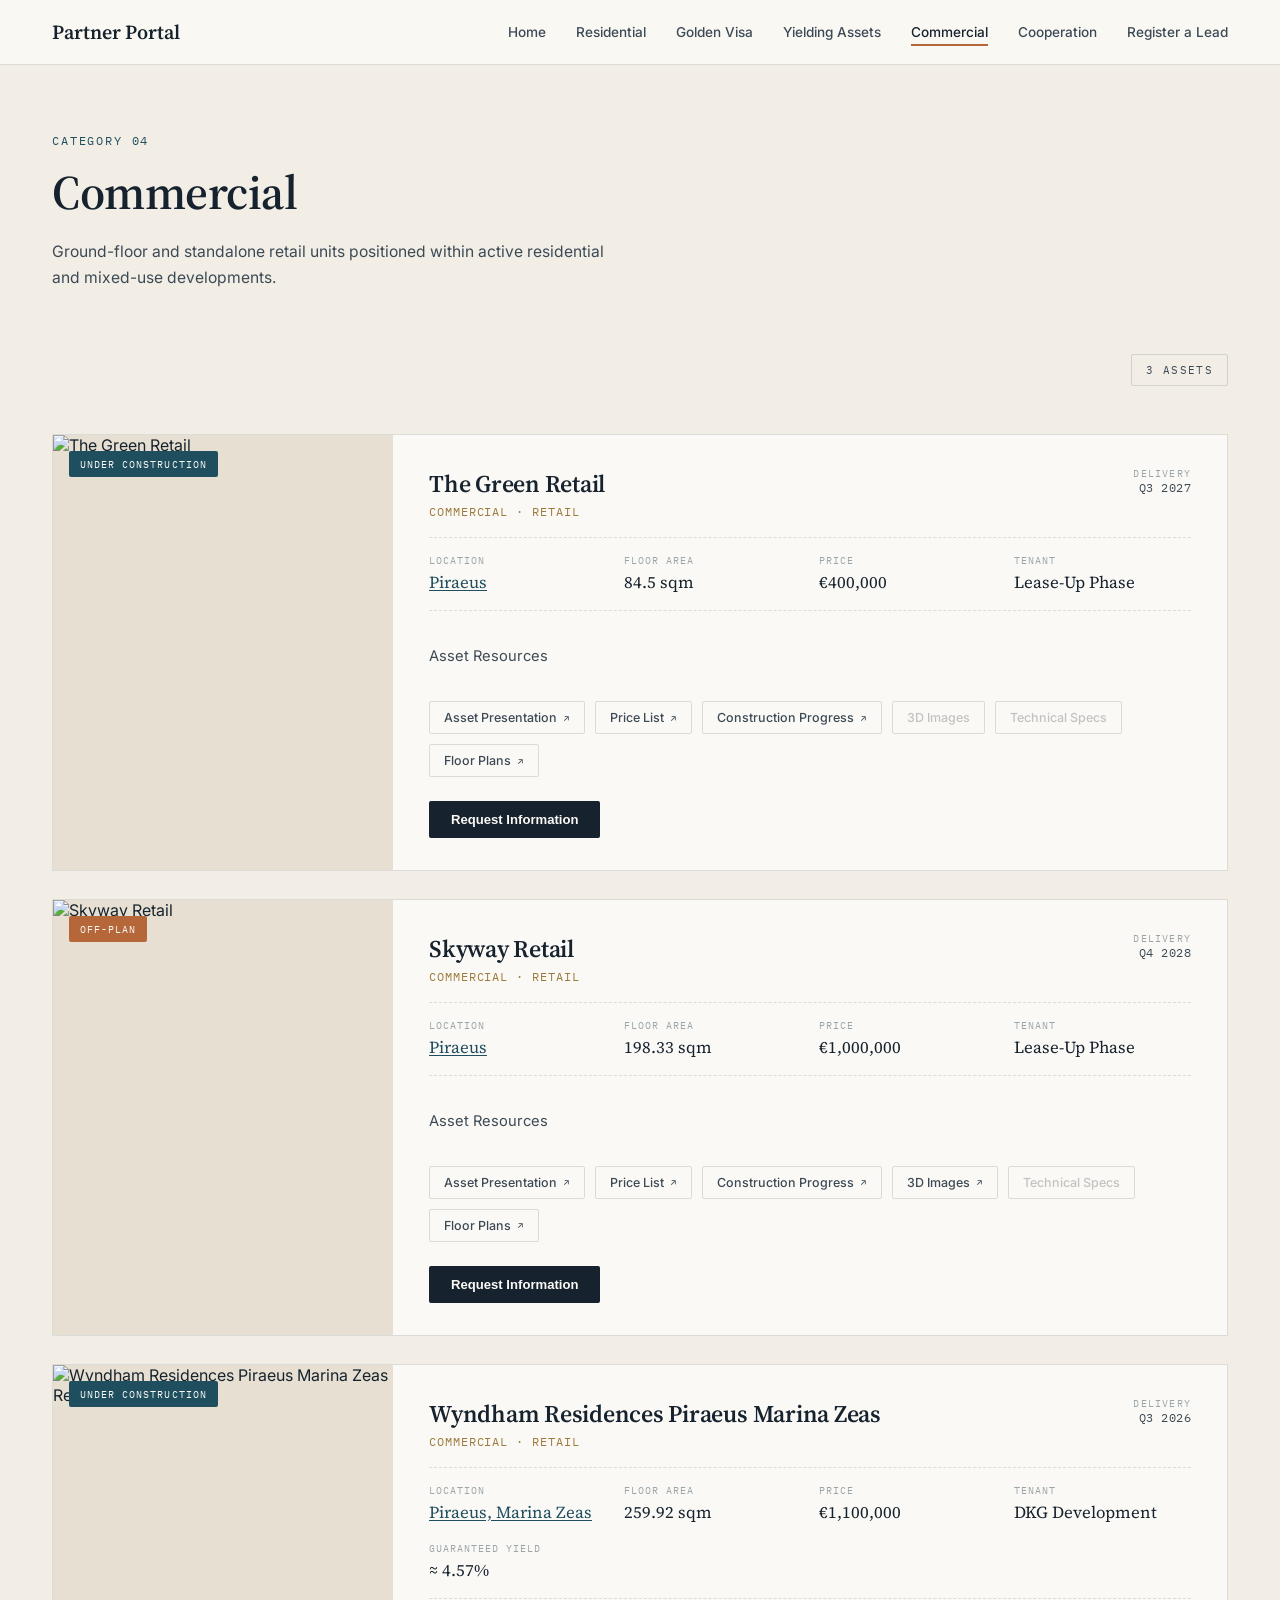
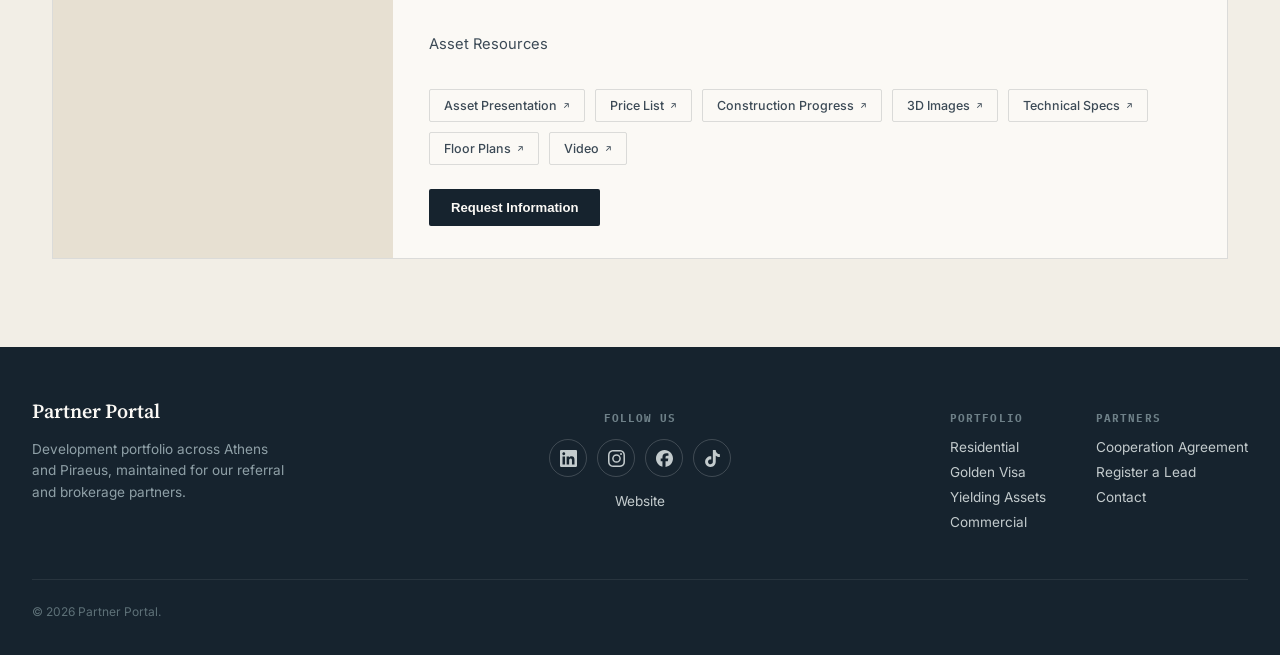
==== commit 397dbe90: "Add Instagram Video links to Wyndham Penthouse/Retail and Kallergi New 'Video' button in the documen" ====
--- a/commercial.html
+++ b/commercial.html
@@ -73,6 +73,7 @@
           <a href="https://drive.google.com/drive/folders/1ANDxr3FTmA2fFI1-iqBWiY13k0i7eVgo?usp=drive_link" target="_blank">3D Images</a>
           <a href="https://docs.google.com/presentation/d/1twiby1xsSznQ241EhjdiW0RmVfyMdwSB/edit?usp=drive_link" target="_blank">Technical Specs</a>
           <a href="https://drive.google.com/file/d/1J2hCxxkA7j17pWNZrduGmRJ3xF03c9Xb/view?usp=drive_link" target="_blank">Floor Plans</a>
+          <a href="https://www.instagram.com/p/DdtEsQZPjL4/" target="_blank" rel="noopener">Video</a>
         </div>
         <div class="asset-actions">
           <button class="btn-inquire" onclick="openInquiry('Wyndham Residences Piraeus Marina Zeas (Commercial Retail)')">Request Information</button>
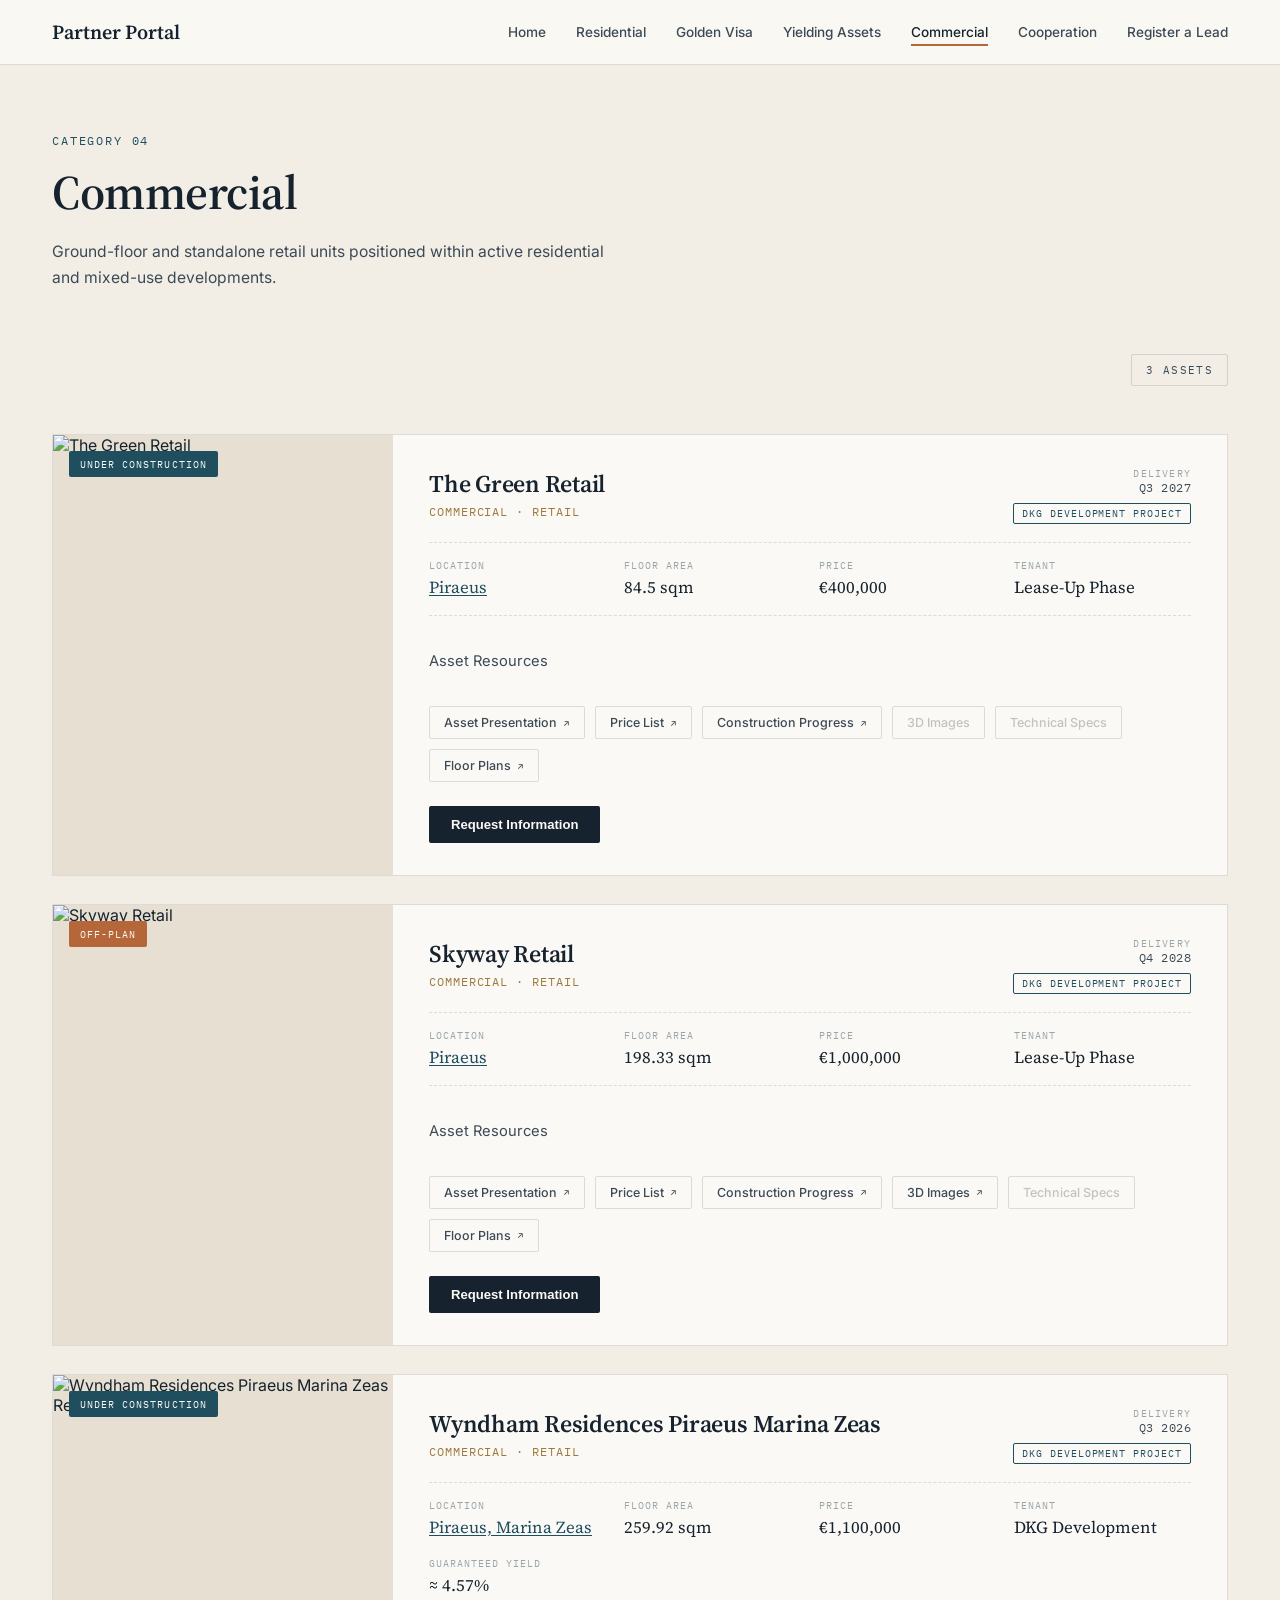
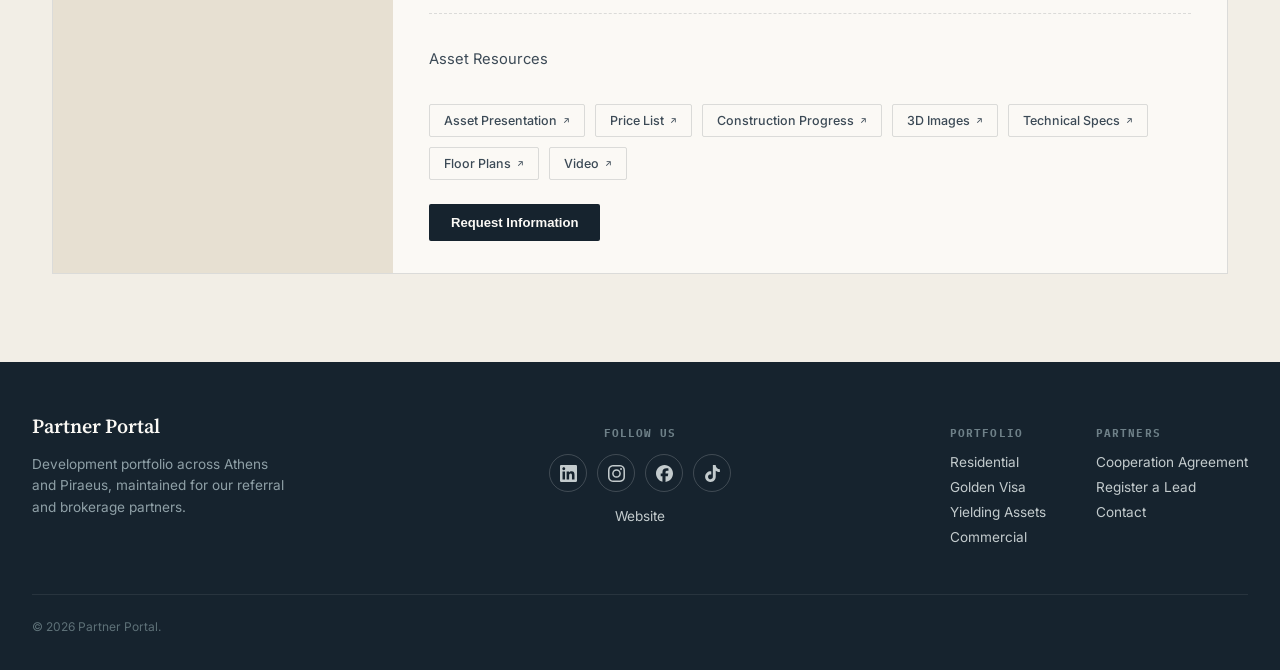
==== commit 1c011708: "Tag every asset as a DKG Development Project or Partner Project Add a small tag under the Delivery v" ====
--- a/commercial.html
+++ b/commercial.html
@@ -8,7 +8,7 @@
 <link rel="preconnect" href="https://fonts.googleapis.com">
 <link rel="preconnect" href="https://fonts.gstatic.com" crossorigin>
 <link href="https://fonts.googleapis.com/css2?family=IBM+Plex+Mono:wght@400;500&family=Inter:wght@400;500;600&family=Source+Serif+Pro:wght@400;600&display=swap" rel="stylesheet">
-<link rel="stylesheet" href="styles.css?v=4">
+<link rel="stylesheet" href="styles.css?v=5">
 </head>
 <body>
 
@@ -56,7 +56,7 @@
             <h3>Wyndham Residences Piraeus Marina Zeas</h3>
             <span class="subtype">Commercial · Retail</span>
           </div>
-          <div class="asset-delivery"><span class="d-label">Delivery</span>Q3 2026</div>
+          <div class="asset-delivery"><span class="d-label">Delivery</span>Q3 2026<span class="project-tag tag-dkg">DKG Development Project</span></div>
         </div>
         <div class="asset-meta">
           <div class="meta-item"><span class="k">Location</span><span class="v"><a href="https://maps.app.goo.gl/gfgFGM3K8SXmJ47C7" target="_blank" rel="noopener">Piraeus, Marina Zeas</a></span></div>
@@ -93,7 +93,7 @@
             <h3>The Green Retail</h3>
             <span class="subtype">Commercial · Retail</span>
           </div>
-          <div class="asset-delivery"><span class="d-label">Delivery</span>Q3 2027</div>
+          <div class="asset-delivery"><span class="d-label">Delivery</span>Q3 2027<span class="project-tag tag-dkg">DKG Development Project</span></div>
         </div>
         <div class="asset-meta">
           <div class="meta-item"><span class="k">Location</span><span class="v"><a href="https://maps.app.goo.gl/eCx8VJKeYBewYsuq8" target="_blank" rel="noopener">Piraeus</a></span></div>
@@ -128,7 +128,7 @@
             <h3>Skyway Retail</h3>
             <span class="subtype">Commercial · Retail</span>
           </div>
-          <div class="asset-delivery"><span class="d-label">Delivery</span>Q4 2028</div>
+          <div class="asset-delivery"><span class="d-label">Delivery</span>Q4 2028<span class="project-tag tag-dkg">DKG Development Project</span></div>
         </div>
         <div class="asset-meta">
           <div class="meta-item"><span class="k">Location</span><span class="v"><a href="https://maps.app.goo.gl/hU9Y1EzNb8ydWDbK8" target="_blank" rel="noopener">Piraeus</a></span></div>
--- a/styles.css
+++ b/styles.css
@@ -118,6 +118,13 @@
 .asset-title .subtype{font-family:var(--mono); font-size:0.72rem; letter-spacing:0.08em; text-transform:uppercase; color:var(--gold); margin-top:4px; display:block;}
 .asset-delivery{text-align:right; font-family:var(--mono); font-size:0.72rem; color:var(--ink-soft); letter-spacing:0.04em;}
 .asset-delivery .d-label{display:block; font-size:0.62rem; letter-spacing:0.12em; text-transform:uppercase; color:#9AA5AA;}
+.project-tag{
+  display:block; width:fit-content; margin:8px 0 0 auto; padding:3px 8px;
+  font-family:var(--mono); font-size:0.6rem; letter-spacing:0.1em; text-transform:uppercase;
+  border:1px solid currentColor; border-radius:2px;
+}
+.project-tag.tag-dkg{color:var(--marina);}
+.project-tag.tag-partner{color:var(--ink-soft); opacity:0.85;}
 
 .asset-meta{
   display:grid; grid-template-columns:repeat(4, 1fr); gap:18px;
@@ -315,3 +322,9 @@
   .footer-inner .follow .socials{justify-content:flex-start;}
   .footer-inner .cols{justify-self:start;}
 }
+
+/* Delivery block + project tag: left-align once it wraps under the title */
+@media (max-width:560px){
+  .asset-delivery{text-align:left;}
+  .project-tag{margin-left:0;}
+}
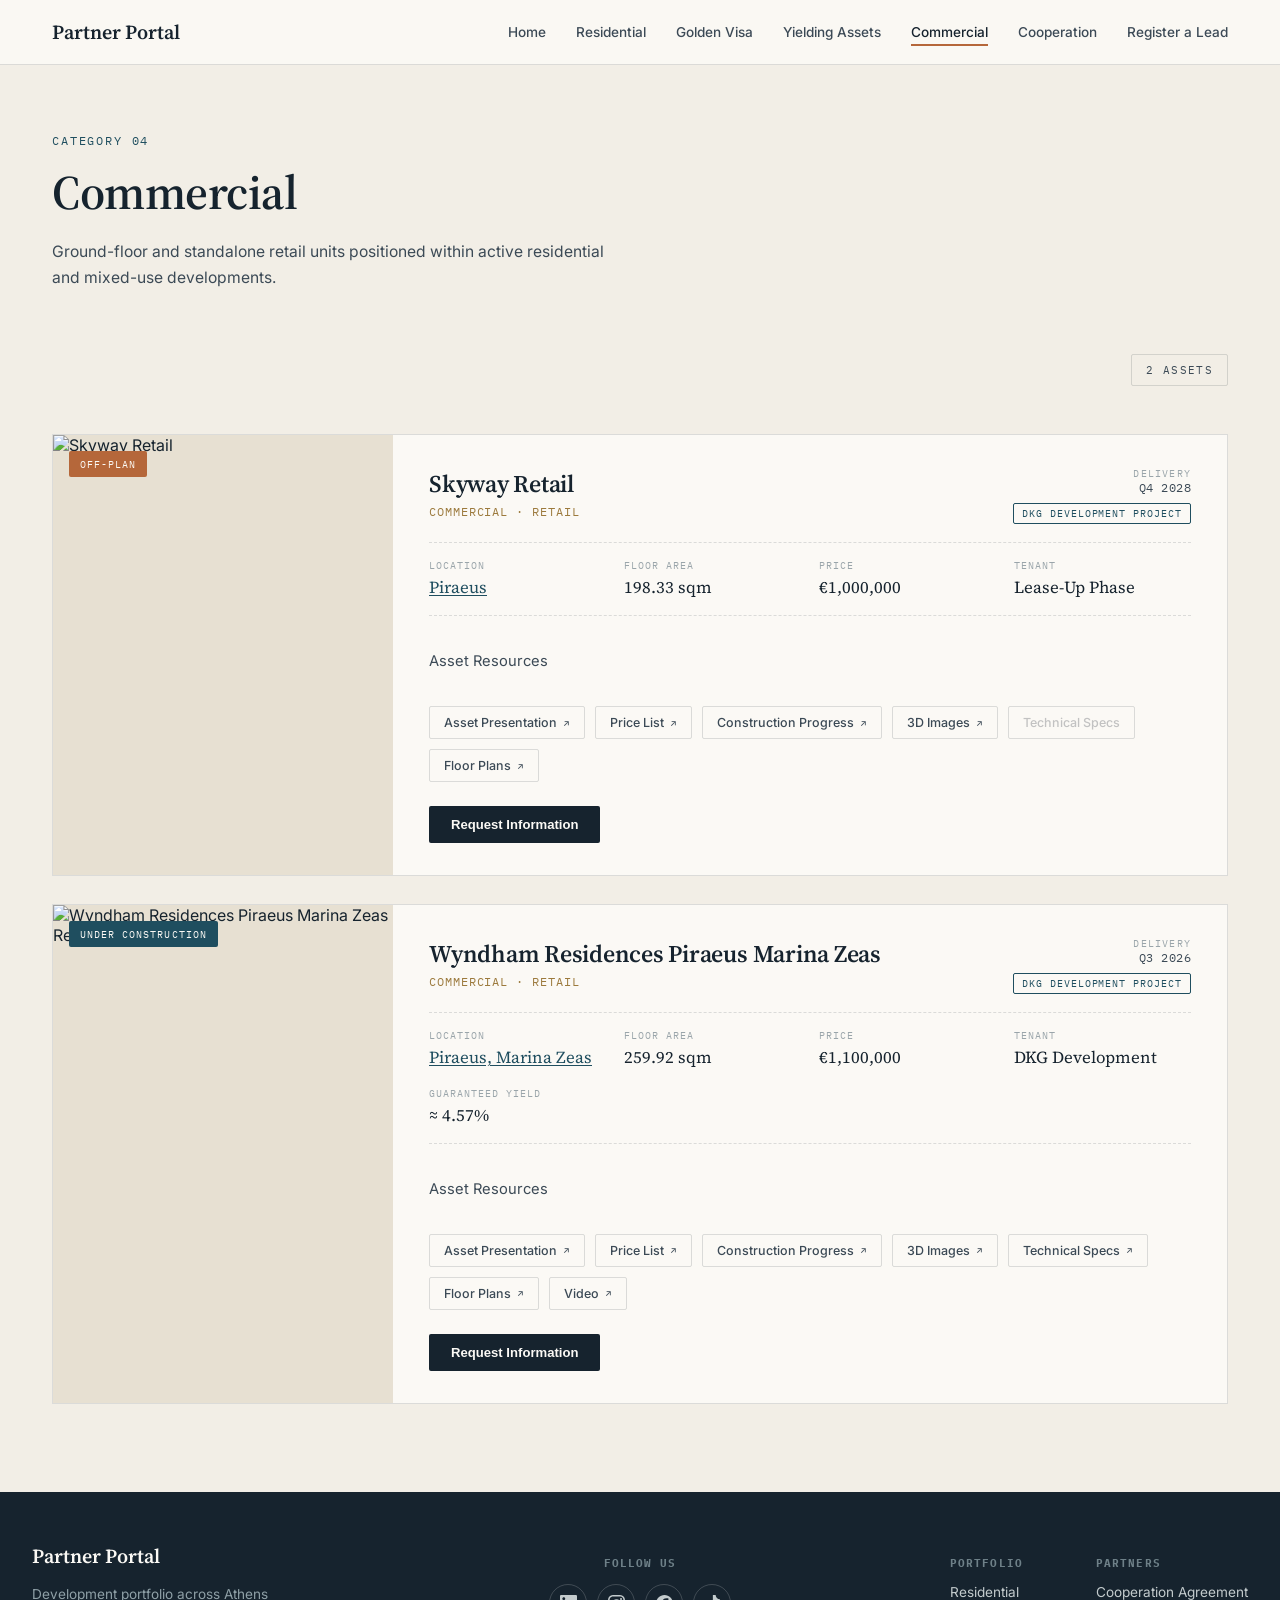
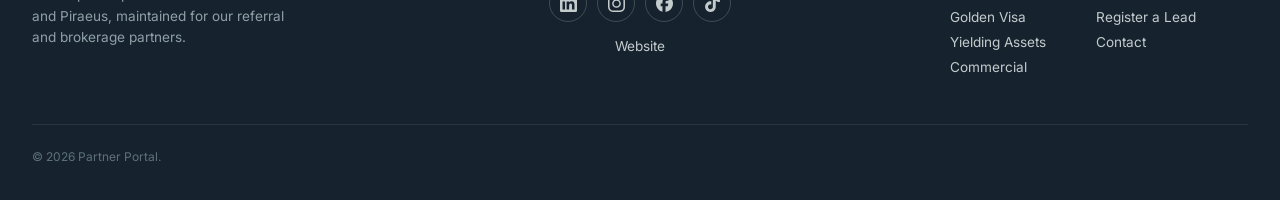
==== commit dad9cd82: "Remove The Green Retail from the website Delete the The Green Retail card from Commercial (count 3 -" ====
--- a/commercial.html
+++ b/commercial.html
@@ -39,7 +39,7 @@
 <section class="cat">
   <div class="cat-head">
     <div></div>
-    <span class="cat-tag">3 assets</span>
+    <span class="cat-tag">2 assets</span>
   </div>
 
   <div class="asset-grid">
@@ -77,41 +77,6 @@
         </div>
         <div class="asset-actions">
           <button class="btn-inquire" onclick="openInquiry('Wyndham Residences Piraeus Marina Zeas (Commercial Retail)')">Request Information</button>
-        </div>
-      </div>
-    </article>
-
-    <!-- The Green Retail -->
-    <article class="asset-card" data-price="400000">
-      <div class="asset-media">
-        <span class="status-pill status-progress">Under Construction</span>
-        <img src="https://assets.zyrosite.com/cdn-cgi/image/format=auto,w=768,h=766,fit=crop/e0xgdE7MVaRScjID/the-green_retail-77m5wm6MPzpBinlh.jpg" alt="The Green Retail">
-      </div>
-      <div class="asset-body">
-        <div class="asset-top">
-          <div class="asset-title">
-            <h3>The Green Retail</h3>
-            <span class="subtype">Commercial · Retail</span>
-          </div>
-          <div class="asset-delivery"><span class="d-label">Delivery</span>Q3 2027<span class="project-tag tag-dkg">DKG Development Project</span></div>
-        </div>
-        <div class="asset-meta">
-          <div class="meta-item"><span class="k">Location</span><span class="v"><a href="https://maps.app.goo.gl/eCx8VJKeYBewYsuq8" target="_blank" rel="noopener">Piraeus</a></span></div>
-          <div class="meta-item"><span class="k">Floor area</span><span class="v">84.5 sqm</span></div>
-          <div class="meta-item"><span class="k">Price</span><span class="v">€400,000</span></div>
-          <div class="meta-item"><span class="k">Tenant</span><span class="v">Lease-Up Phase</span></div>
-        </div>
-        <p class="asset-desc">Asset Resources</p>
-        <div class="doc-links">
-          <a href="https://drive.google.com/drive/folders/1eymJ4yzHGCXHrwSRNTMikuki0Gsic1xH" target="_blank">Asset Presentation</a>
-          <a href="https://docs.google.com/spreadsheets/d/1gZMX1r7bbyU5cY-xESoMSowx3FT-RE-tK9fWHeMG5bU/edit?usp=drive_link" target="_blank">Price List</a>
-          <a href="https://drive.google.com/drive/folders/1wqXmCuYdQfd43EFJ_j_3a7qbk7jcMumt?usp=drive_link" target="_blank">Construction Progress</a>
-          <span class="disabled">3D Images</span>
-          <span class="disabled">Technical Specs</span>
-          <a href="https://drive.google.com/drive/folders/1gG_ePvng9S_gb82g53LUnwfWjCeEBUid?usp=drive_link" target="_blank">Floor Plans</a>
-        </div>
-        <div class="asset-actions">
-          <button class="btn-inquire" onclick="openInquiry('The Green Retail')">Request Information</button>
         </div>
       </div>
     </article>
